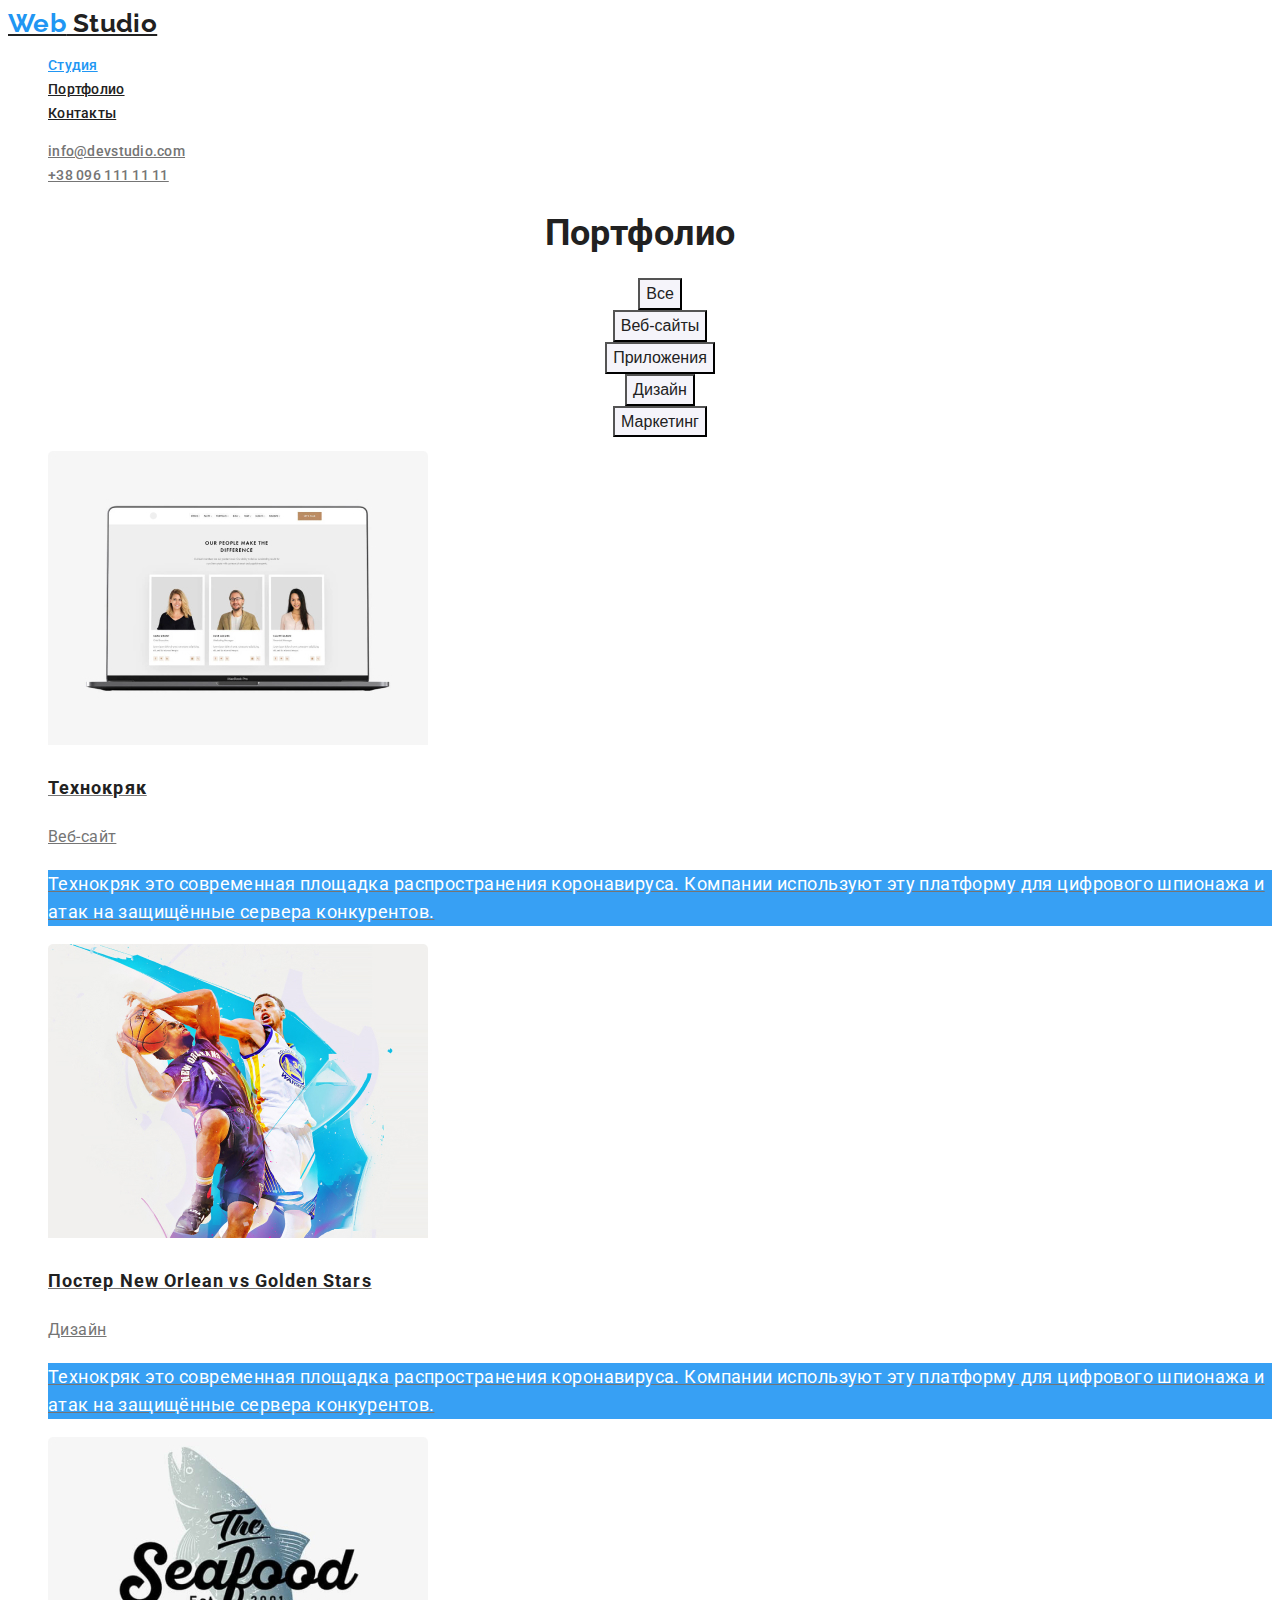
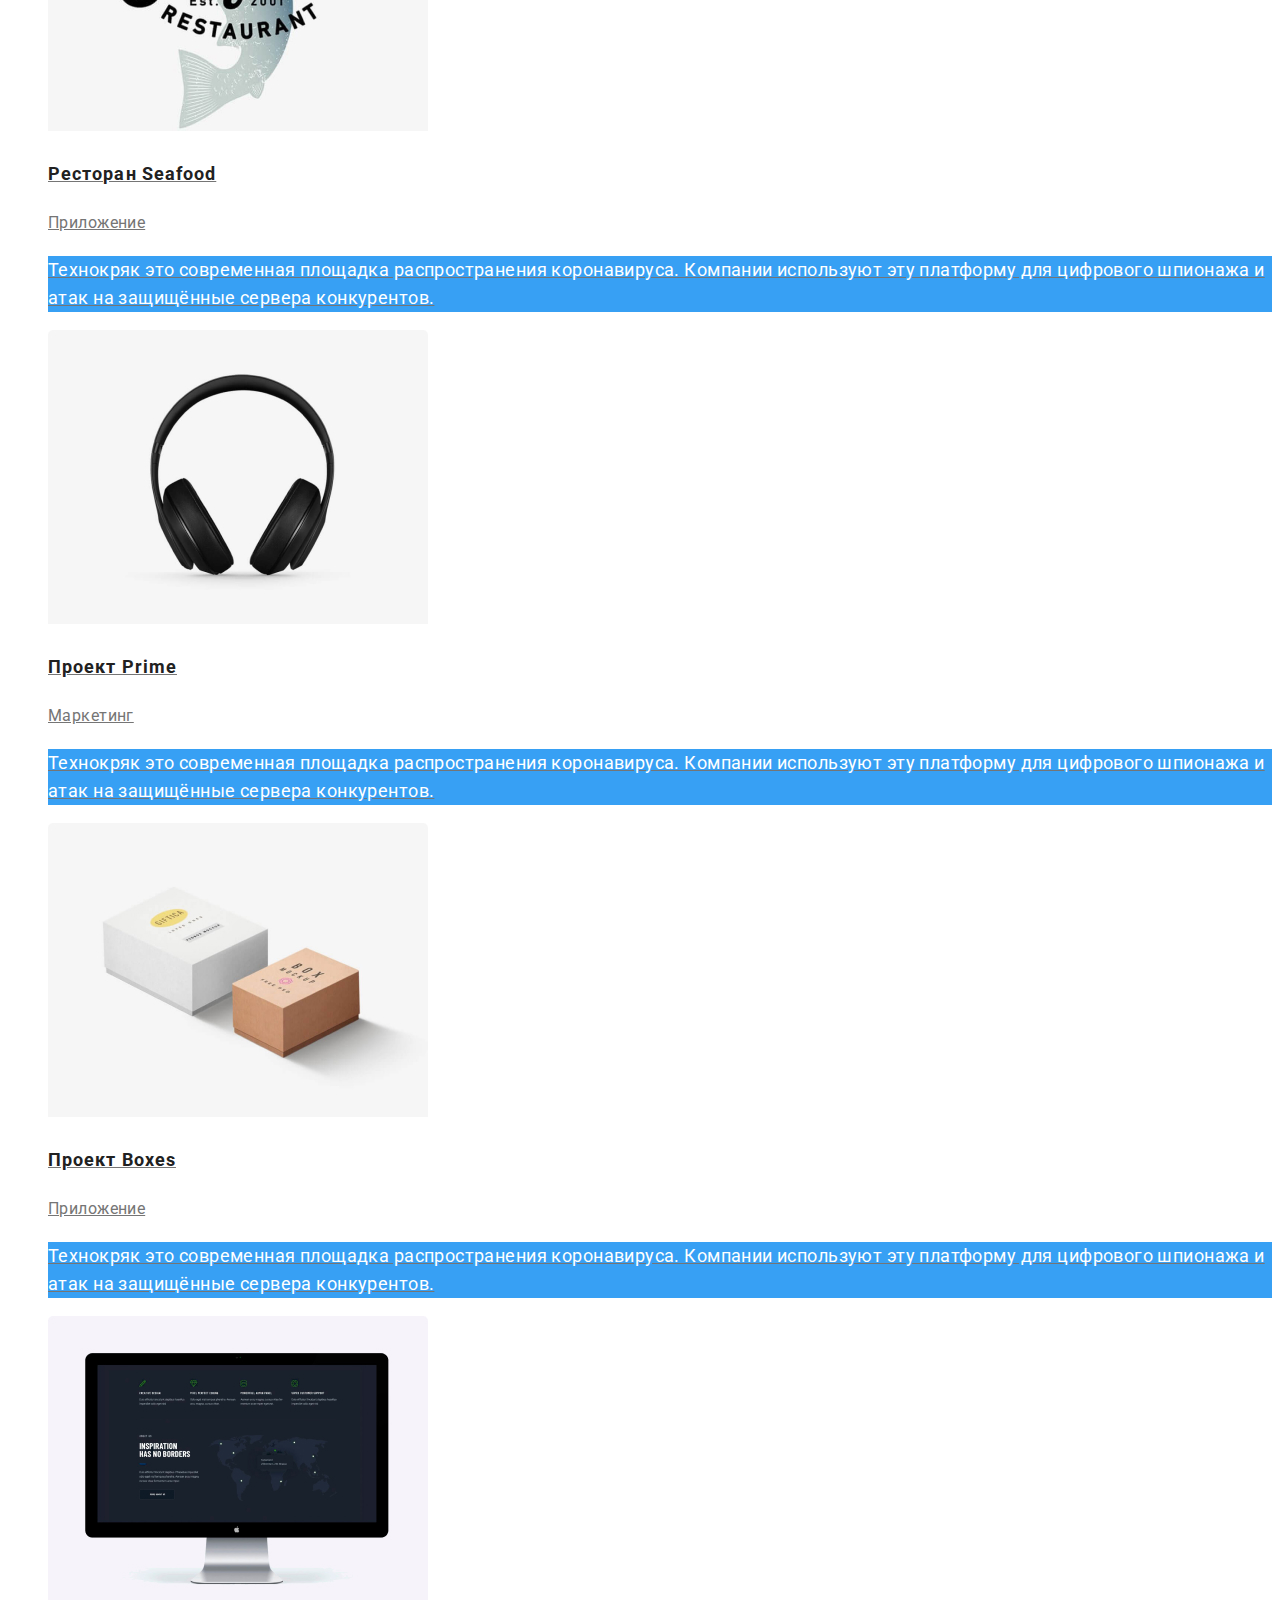
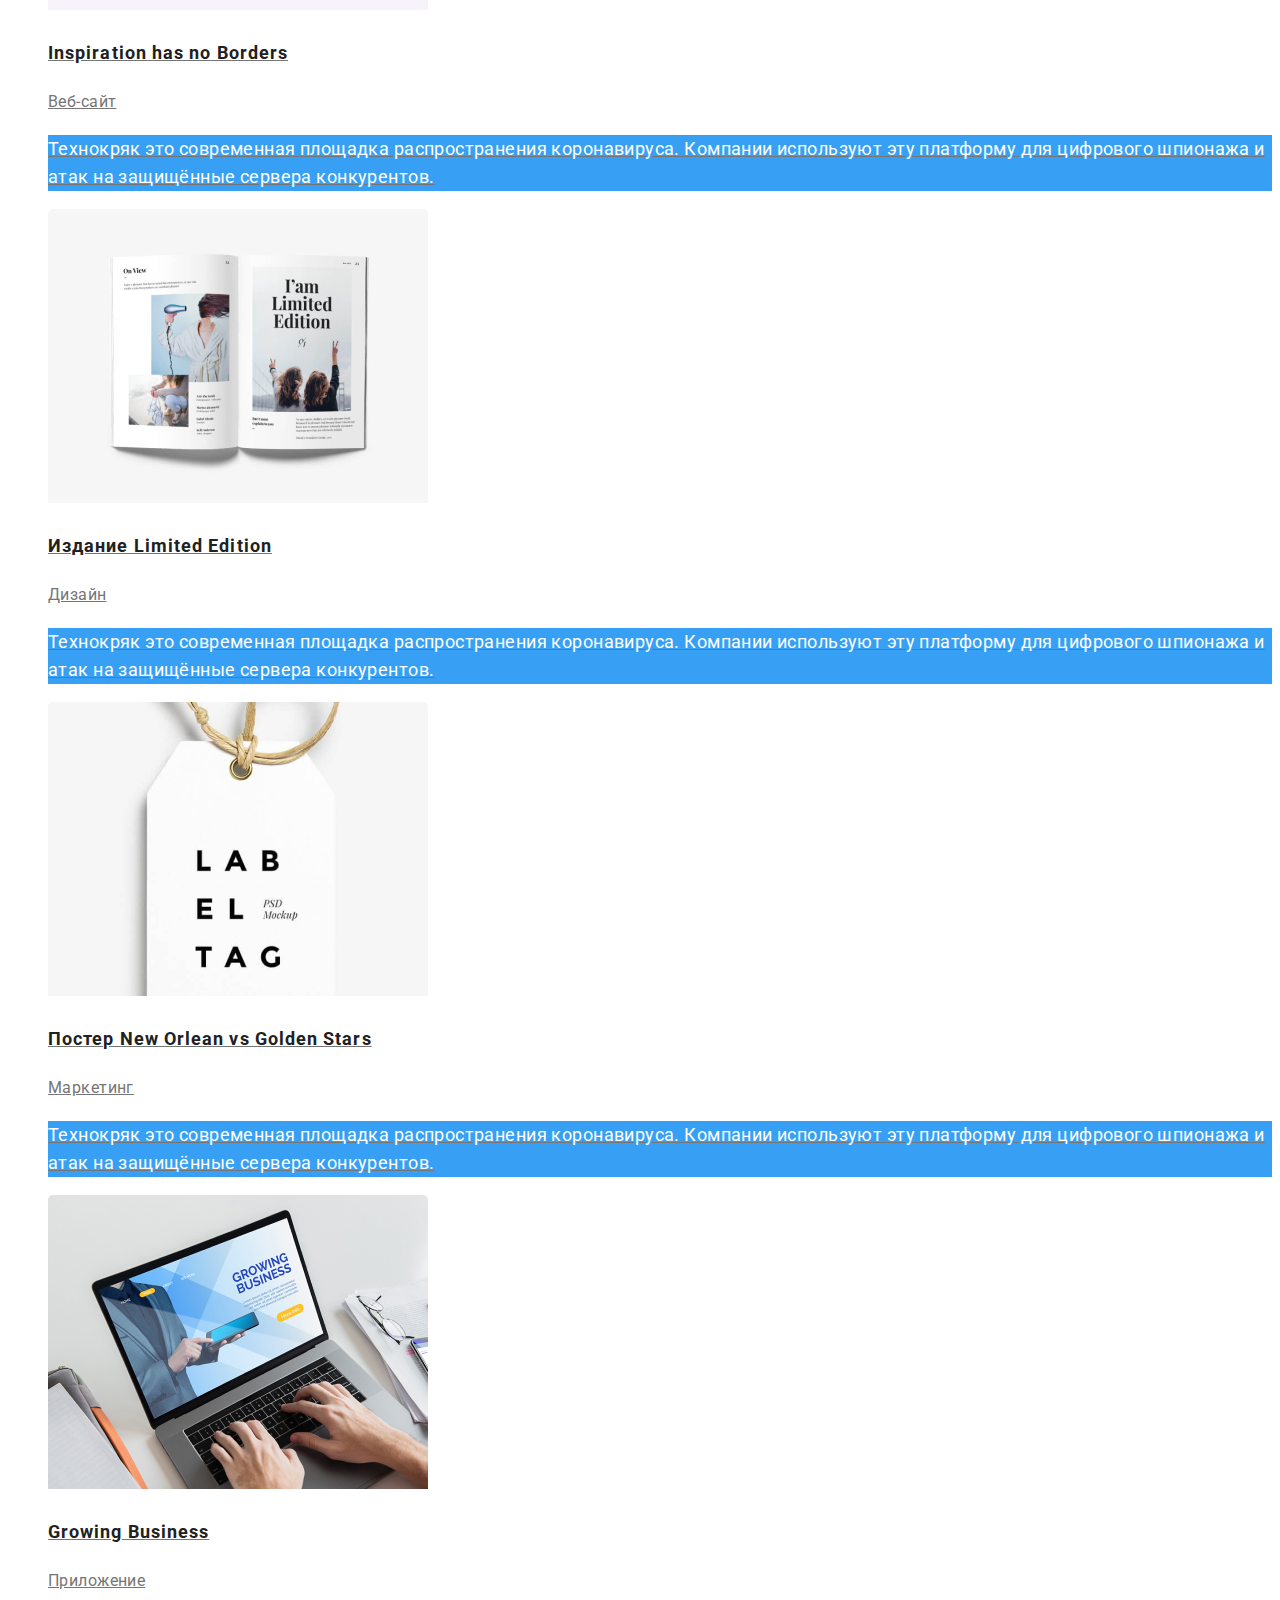
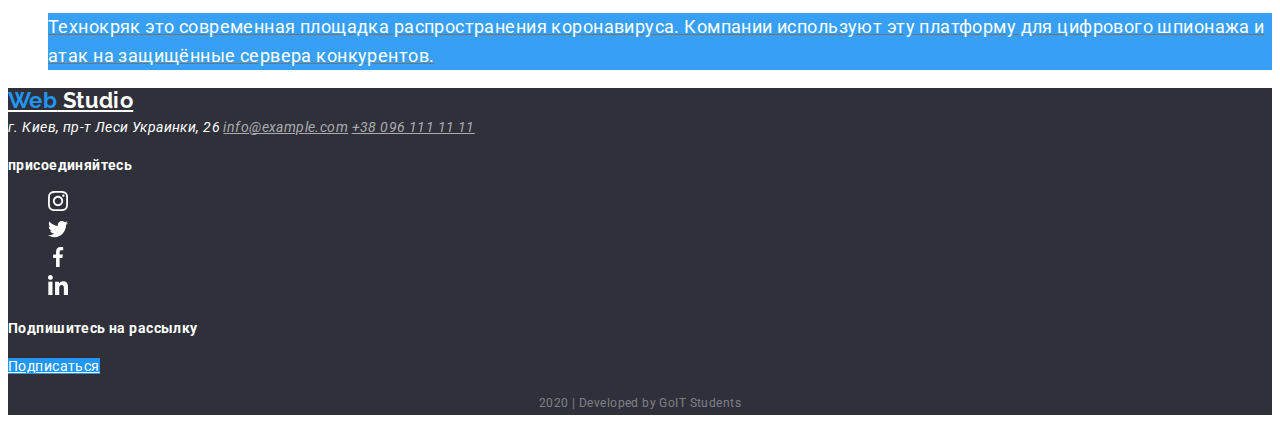
==== portfolio.html @ 16c2ffa3 "Скопированы файлы из 2-го ДЗ" ====
<!DOCTYPE html>
<html lang="ru">
  <head>
    <meta charset="UTF-8" />
    <meta name="viewport" content="width=device-width, initial-scale=1.0" />
    <title>Студия</title>
    <link
      href="https://fonts.googleapis.com/css2?family=Raleway:wght@700&family=Roboto:wght@400;500;700;900&display=swap"
      rel="stylesheet"
    />
    <link rel="stylesheet" href="./css/style.css" />
  </head>
  <body>
    <!-- шапка страницы -->
    <header>
      <nav>
        <a href="./index.html" class="logo"
          ><span class="logo-blue">Web</span> Studio</a
        >
        <ul class="site-nav">
          <li><a href="./index.html" class="link current">Студия</a></li>
          <li><a href="./portfolio.html" class="link">Портфолио</a></li>
          <li><a href="" class="link">Контакты</a></li>
        </ul>
      </nav>
      <ul class="contacts-nav">
        <li>
          <a href="mailto:info@devstudio.com" class="link"
            >info@devstudio.com</a
          >
        </li>
        <li><a href="tel:+380961111111" class="link">+38 096 111 11 11</a></li>
      </ul>
    </header>
    <!-- Основной контен -->
    <main>
      <!-- Портфолио -->
      <section class="section">
        <h1 class="section-title">Портфолио</h1>
        <!-- Фильтры -->
        <ul class="filters">
          <li>
            <button type="button" class="button">Все</button>
          </li>
          <li>
            <button type="button" class="button">Веб-сайты</button>
          </li>
          <li>
            <button type="button" class="button">Приложения</button>
          </li>
          <li>
            <button type="button" class="button">Дизайн</button>
          </li>
          <li>
            <button type="button" class="button">Маркетинг</button>
          </li>
        </ul>

        <!-- Примеры работ -->
        <ul class="work-examples">
          <li>
            <a href="" class="project">
              <img src="./images/Tehnokryak.jpg" alt="Ноутбук" />
              <h2 class="project-title">Технокряк</h2>
              <p>Веб-сайт</p>
              <p class="text">
                Технокряк это современная площадка распространения коронавируса.
                Компании используют эту платформу для цифрового шпионажа и атак
                на защищённые сервера конкурентов.
              </p>
            </a>
          </li>
          <li>
            <a href="" class="project">
              <img src="./images/Poster.jpg" alt="Баскетболисты" />
              <h2 class="project-title">Постер New Orlean vs Golden Stars</h2>
              <p>Дизайн</p>
              <p class="text">
                Технокряк это современная площадка распространения коронавируса.
                Компании используют эту платформу для цифрового шпионажа и атак
                на защищённые сервера конкурентов.
              </p>
            </a>
          </li>
          <li>
            <a href="" class="project">
              <img src="./images/Seafood.jpg" alt="Рыба" />
              <h2 class="project-title">Ресторан Seafood</h2>
              <p>Приложение</p>
              <p class="text">
                Технокряк это современная площадка распространения коронавируса.
                Компании используют эту платформу для цифрового шпионажа и атак
                на защищённые сервера конкурентов.
              </p>
            </a>
          </li>
          <li>
            <a href="" class="project">
              <img src="./images/Prime.jpg" alt="Наушники" />
              <h2 class="project-title">Проект Prime</h2>
              <p>Маркетинг</p>
              <p class="text">
                Технокряк это современная площадка распространения коронавируса.
                Компании используют эту платформу для цифрового шпионажа и атак
                на защищённые сервера конкурентов.
              </p>
            </a>
          </li>
          <li>
            <a href="" class="project">
              <img src="./images/Boxes.jpg" alt="Коробки" />
              <h2 class="project-title">Проект Boxes</h2>
              <p>Приложение</p>
              <p class="text">
                Технокряк это современная площадка распространения коронавируса.
                Компании используют эту платформу для цифрового шпионажа и атак
                на защищённые сервера конкурентов.
              </p>
            </a>
          </li>
          <li>
            <a href="" class="project">
              <img src="./images/Inspiration.jpg" alt="Монитор" />
              <h2 class="project-title">Inspiration has no Borders</h2>
              <p>Веб-сайт</p>
              <p class="text">
                Технокряк это современная площадка распространения коронавируса.
                Компании используют эту платформу для цифрового шпионажа и атак
                на защищённые сервера конкурентов.
              </p>
            </a>
          </li>
          <li>
            <a href="" class="project">
              <img src="./images/LimitedEdition.jpg" alt="Книга" />
              <h2 class="project-title">Издание Limited Edition</h2>
              <p>Дизайн</p>
              <p class="text">
                Технокряк это современная площадка распространения коронавируса.
                Компании используют эту платформу для цифрового шпионажа и атак
                на защищённые сервера конкурентов.
              </p>
            </a>
          </li>
          <li>
            <a href="" class="project">
              <img src="./images/LAB.jpg" alt="<Бирка>" />
              <h2 class="project-title">Постер New Orlean vs Golden Stars</h2>
              <p>Маркетинг</p>
              <p class="text">
                Технокряк это современная площадка распространения коронавируса.
                Компании используют эту платформу для цифрового шпионажа и атак
                на защищённые сервера конкурентов.
              </p>
            </a>
          </li>
          <li>
            <a href="" class="project">
              <img
                src="./images/GrowingBusiness.jpg"
                alt="Печатает на ноутбуке"
              />
              <h2 class="project-title">Growing Business</h2>
              <p>Приложение</p>
              <p class="text">
                Технокряк это современная площадка распространения коронавируса.
                Компании используют эту платформу для цифрового шпионажа и атак
                на защищённые сервера конкурентов.
              </p>
            </a>
          </li>
        </ul>
      </section>
    </main>
    <!-- Футер -->
    <footer class="footer">
      <!-- Контакты компании -->
      <div>
        <a href="./index.html" class="logo">
          <span class="logo-blue">Web</span> Studio
        </a>
        <address>
          г. Киев, пр-т Леси Украинки, 26
          <a href="mailto:info@example.com" class="link">info@example.com</a>
          <a href="tel:+380961111111" class="link">+38 096 111 11 11</a>
        </address>
      </div>
      <!-- Соцсети компании -->
      <div>
        <p><strong>присоединяйтесь</strong></p>
        <ul>
          <li>
            <a href="" class="socials"
              ><img src="./images/instagram2.svg" alt="Ссылка на Instagram"
            /></a>
          </li>
          <li>
            <a href="" class="socials"
              ><img src="./images/twitter2.svg" alt="Ссылка на Twitter"
            /></a>
          </li>
          <li>
            <a href="" class="socials"
              ><img src="./images/facebook2.svg" alt="Ссылка на Facebook"
            /></a>
          </li>
          <li>
            <a href="" class="socials"
              ><img src="./images/linkedin2.svg" alt="Ссылка на LinkedIn"
            /></a>
          </li>
        </ul>
      </div>
      <!-- подписка -->
      <div>
        <p>
          <strong>Подпишитесь на рассылку</strong>
        </p>
        <a href="" class="button primary">Подписаться</a>
      </div>
      <p class="copyright">2020 | Developed by GoIT Students</p>
    </footer>
  </body>
</html>
---- css/style.css ----
/* цвет основного текста #757575 */
/* вторичный цвет #212121 */
/* белый #FFFFFF */
/* акцент #2196F3 */
/* адрес в футере rgba(255, 255, 255, 0.6) */
/* 2020 | Developed by GoIT Students  rgba(255, 255, 255, 0.4) */
/* вторичный цвет фона #F5F4FA */
/* бек граунд rgba(47, 48, 58, 0.8) */
/* футер бек граунд #2F303A */

:root {
  --primary-text-color: #757575;
  --title-text-color: #212121;
  --accent-color: #2196f3;
  --primary-white-color: #ffffff;
  --secondary-bg-color: #f5f4fa;
}

body {
  background-color: var(--primary-bg-color);
  color: var(--primary-text-color);
  font-family: roboto, sans-serif;
  font-weight: 400;
  font-size: 14px;
  line-height: 1.71;
  letter-spacing: 0.03em;
}

ul {
  list-style: none;
}

/* Logo */
.logo {
  color: var(--title-text-color);
  font-family: raleway, cursive;
  font-weight: 700;
  font-size: 26px;
  line-height: 1.19;
}

.logo-blue {
  color: var(--accent-color);
}

/* Site-nav */
.site-nav .link {
  color: var(--title-text-color);
  font-weight: 500;
  font-size: 14px;
  line-height: 1.14;
  letter-spacing: 0.02em;
}

.site-nav .link.current {
  color: var(--accent-color);
}

.site-nav .link:hover,
.site-nav .link:focus {
  color: var(--accent-color);
}

/* Contacts-nav */
.contacts-nav .link {
  color: var(--primary-text-color);
  font-weight: 500;
  font-size: 14px;
  line-height: 1.14;
  letter-spacing: 0.02em;
}

.contacts-nav .link:hover,
.contacts-nav .link:focus {
  color: var(--accent-color);
}

/* Hero */
.hero {
  background-color: rgba(47, 48, 58, 0.8);
  text-align: center;
}

.hero-title {
  color: var(--primary-white-color);
  font-weight: 900;
  font-size: 44px;
  line-height: 1.36;
  letter-spacing: 0.06em;
}

.hero .button {
  font-weight: 700;
  font-size: 16px;
  line-height: 1.87;
  letter-spacing: 0.06em;
}

/* Section */
.section-title {
  color: var(--title-text-color);
  font-weight: 700;
  font-size: 36px;
  line-height: 1.17;
  text-align: center;
}

/* Advantages */
.advantages .link:hover,
.advantages .link:focus {
  background-color: var(--accent-color);
}

.advantages .section-title {
  font-weight: 700;
  font-size: 14px;
  line-height: 1.14;
  text-align: left;
  text-transform: uppercase;
}

/* Services */
.services-name {
  background-color: rgba(47, 48, 58, 0.8);
  color: var(--primary-white-color);
  font-weight: 700;
  font-size: 14px;
  line-height: 1.14;
  text-align: center;
  text-transform: uppercase;
}

/* Team */
.socials:hover,
.socials:focus {
  background-color: var(--accent-color);
}

.team .section-title {
  font-weight: 500;
  font-size: 16px;
  line-height: 1.19;
  text-align: center;
}

.position {
  font-size: 16px;
  line-height: 1.19;
  text-align: center;
}

/* Footer */
.footer {
  background-color: #2f303a;
  color: var(--primary-white-color);
}

.footer .logo {
  color: var(--primary-white-color);
  font-weight: 700;
  font-size: 22px;
  line-height: 1.18;
}

.footer .link {
  color: rgba(255, 255, 255, 0.6);
}

.copyright {
  color: rgba(255, 255, 255, 0.4);
  font-size: 12px;
  line-height: 2;
  text-align: center;
}

/* Button */
.button {
  color: var(--title-text-color);
  background-color: var(--secondary-bg-color);
}

.button.primary {
  color: var(--primary-white-color);
  background-color: var(--accent-color);
}

/* Portfolio.html */

/* Work Examples */
.project {
  color: var(--primary-text-color);
  font-size: 16px;
  line-height: 1.87;
}

.project-title {
  color: var(--title-text-color);
  font-weight: 700;
  font-size: 18px;
  line-height: 2;
  letter-spacing: 0.06em;
}

.project .text {
  color: var(--primary-white-color);
  background-color: rgba(33, 150, 243, 0.9);
  font-size: 18px;
  line-height: 1.56;
}

.filters {
  text-align: center;
}

.filters .button {
  font-weight: 500;
  font-size: 16px;
  line-height: 1.62;
  text-align: center;
}

.filters .button:hover,
.filters .button:focus {
  background-color: var(--accent-color);
  color: var(--primary-white-color);
}
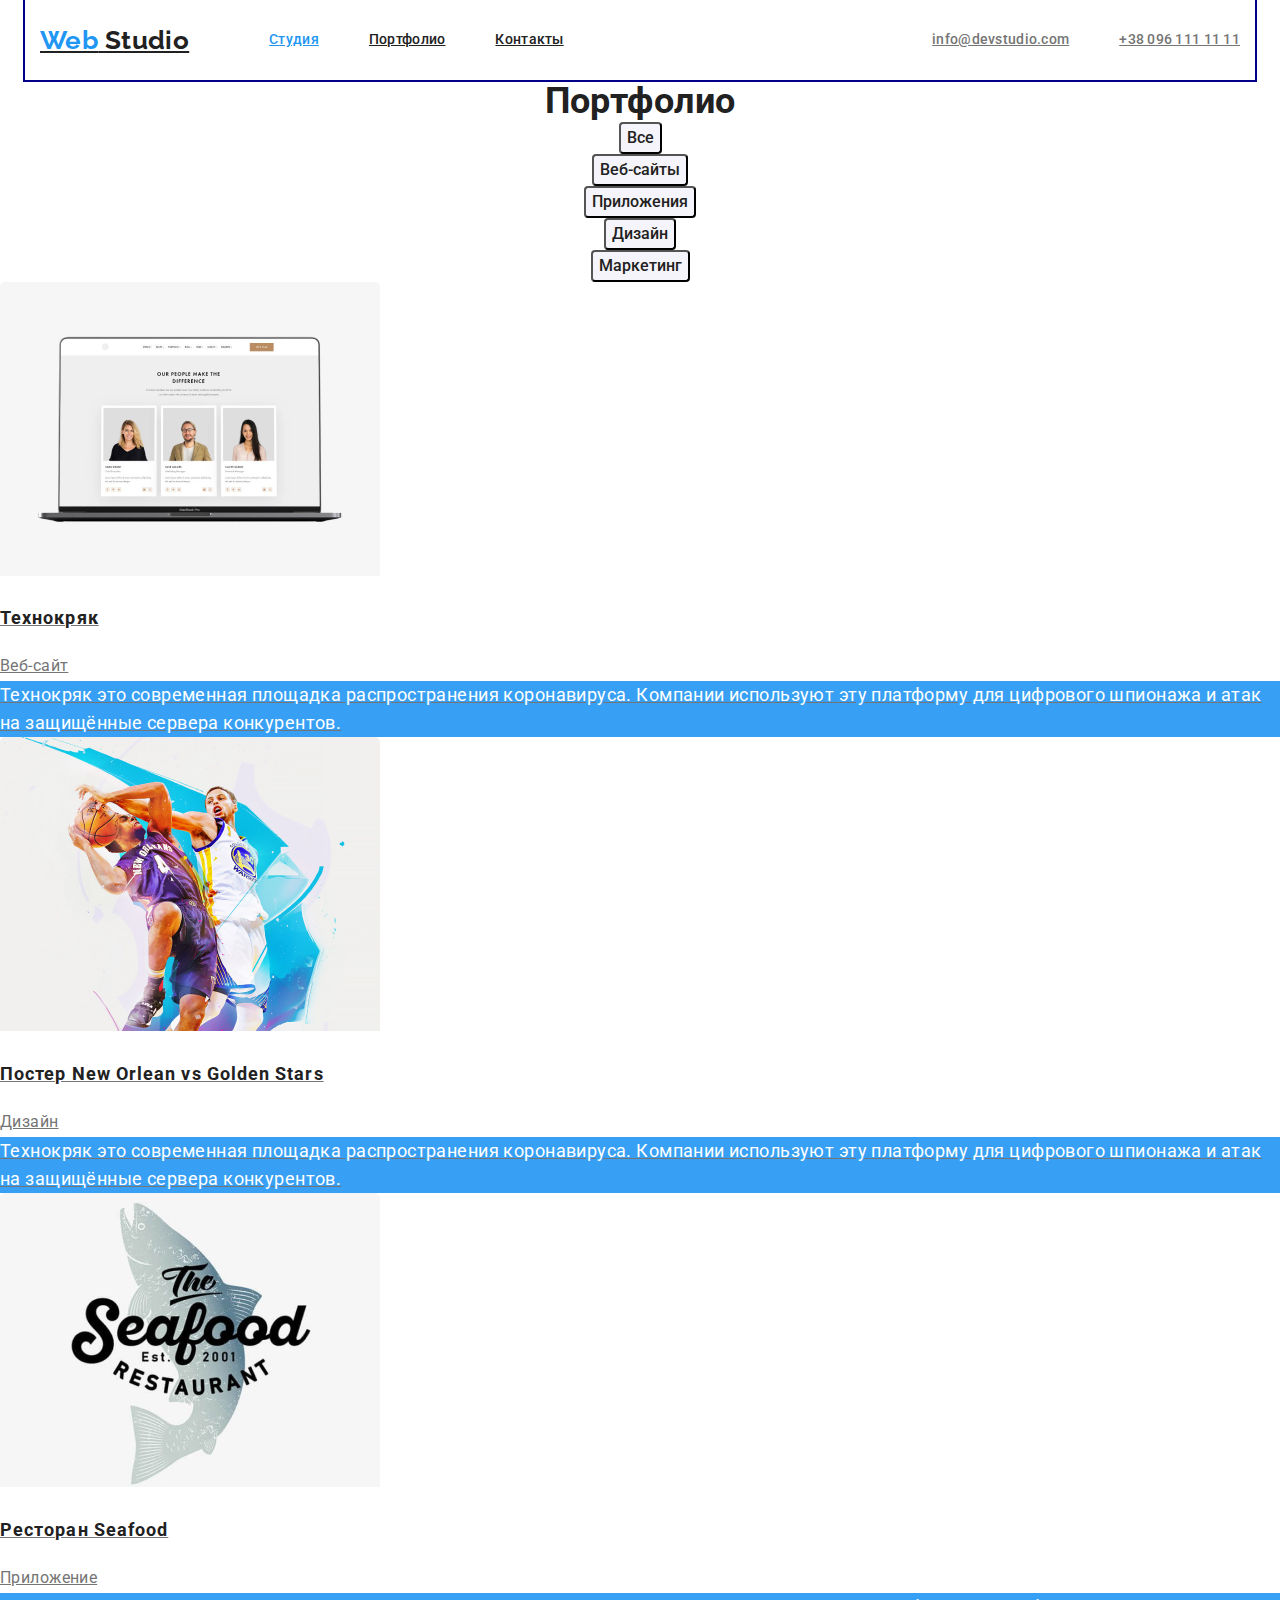
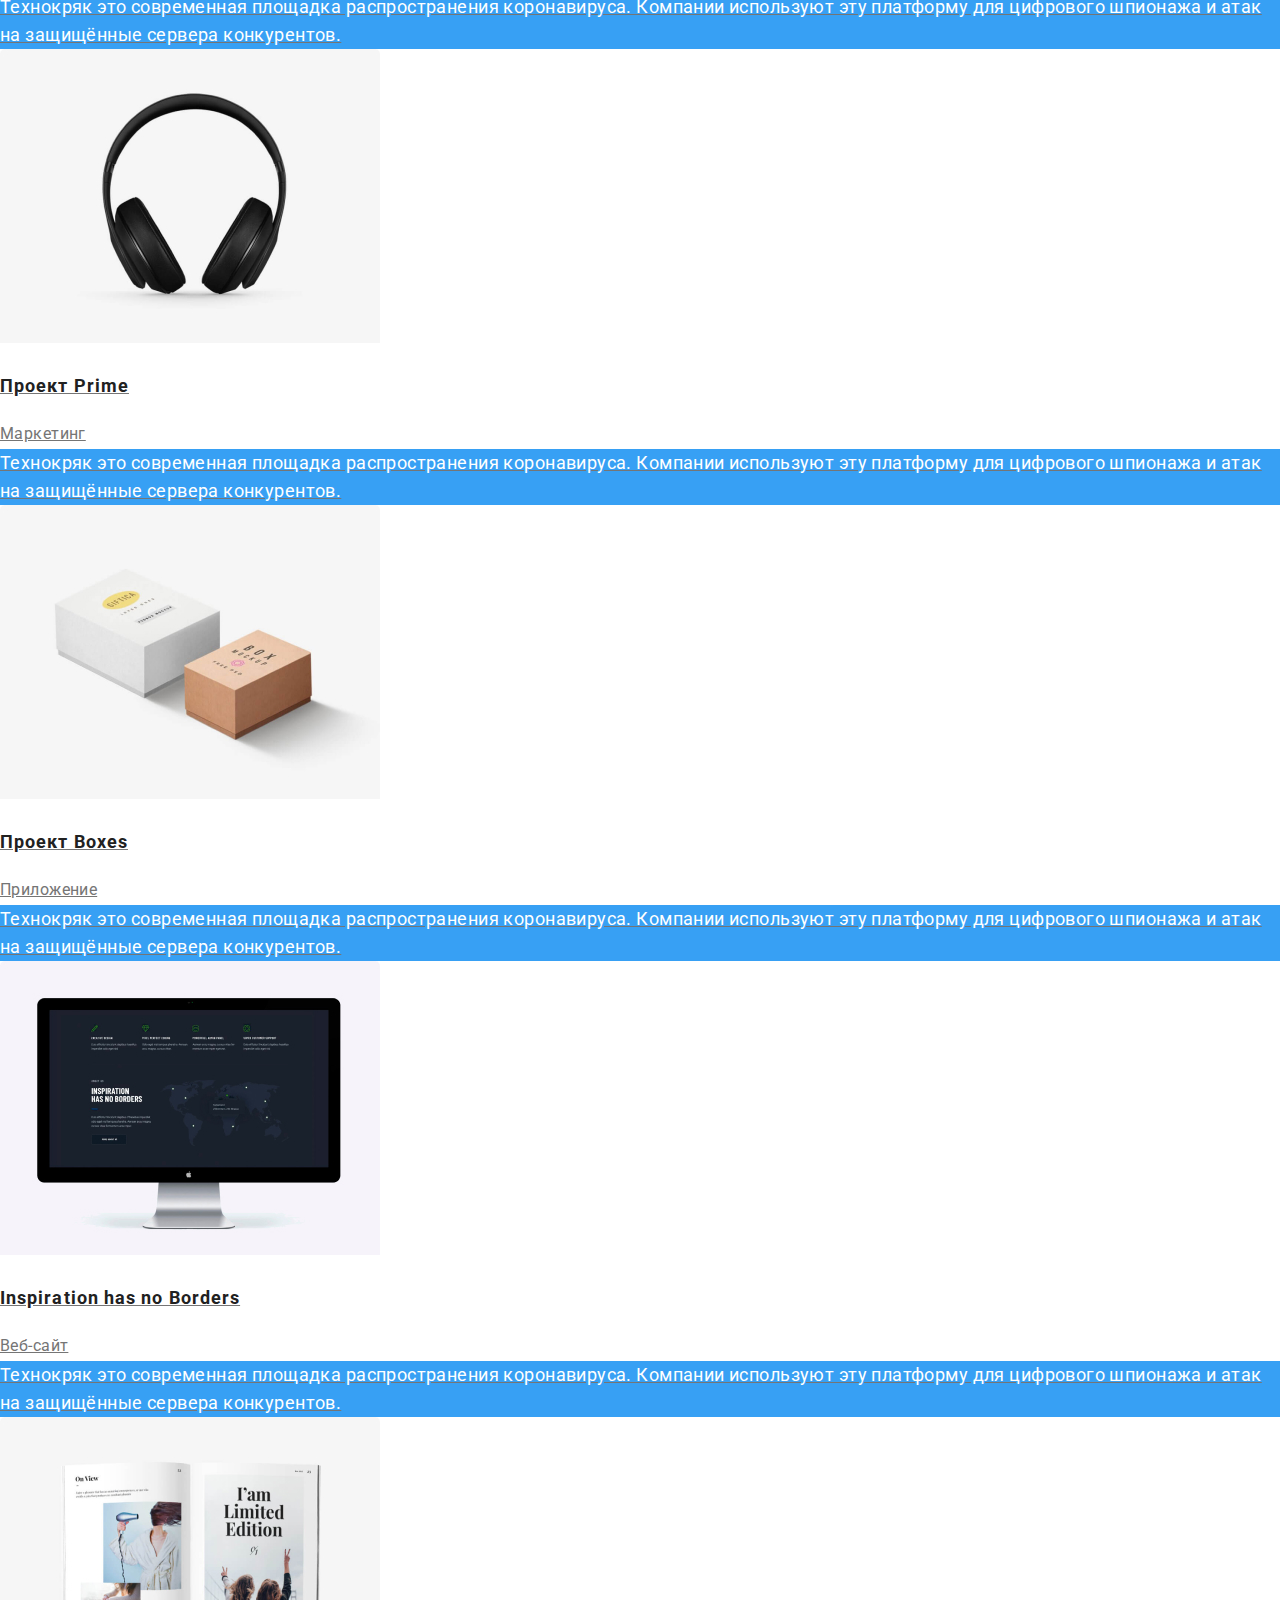
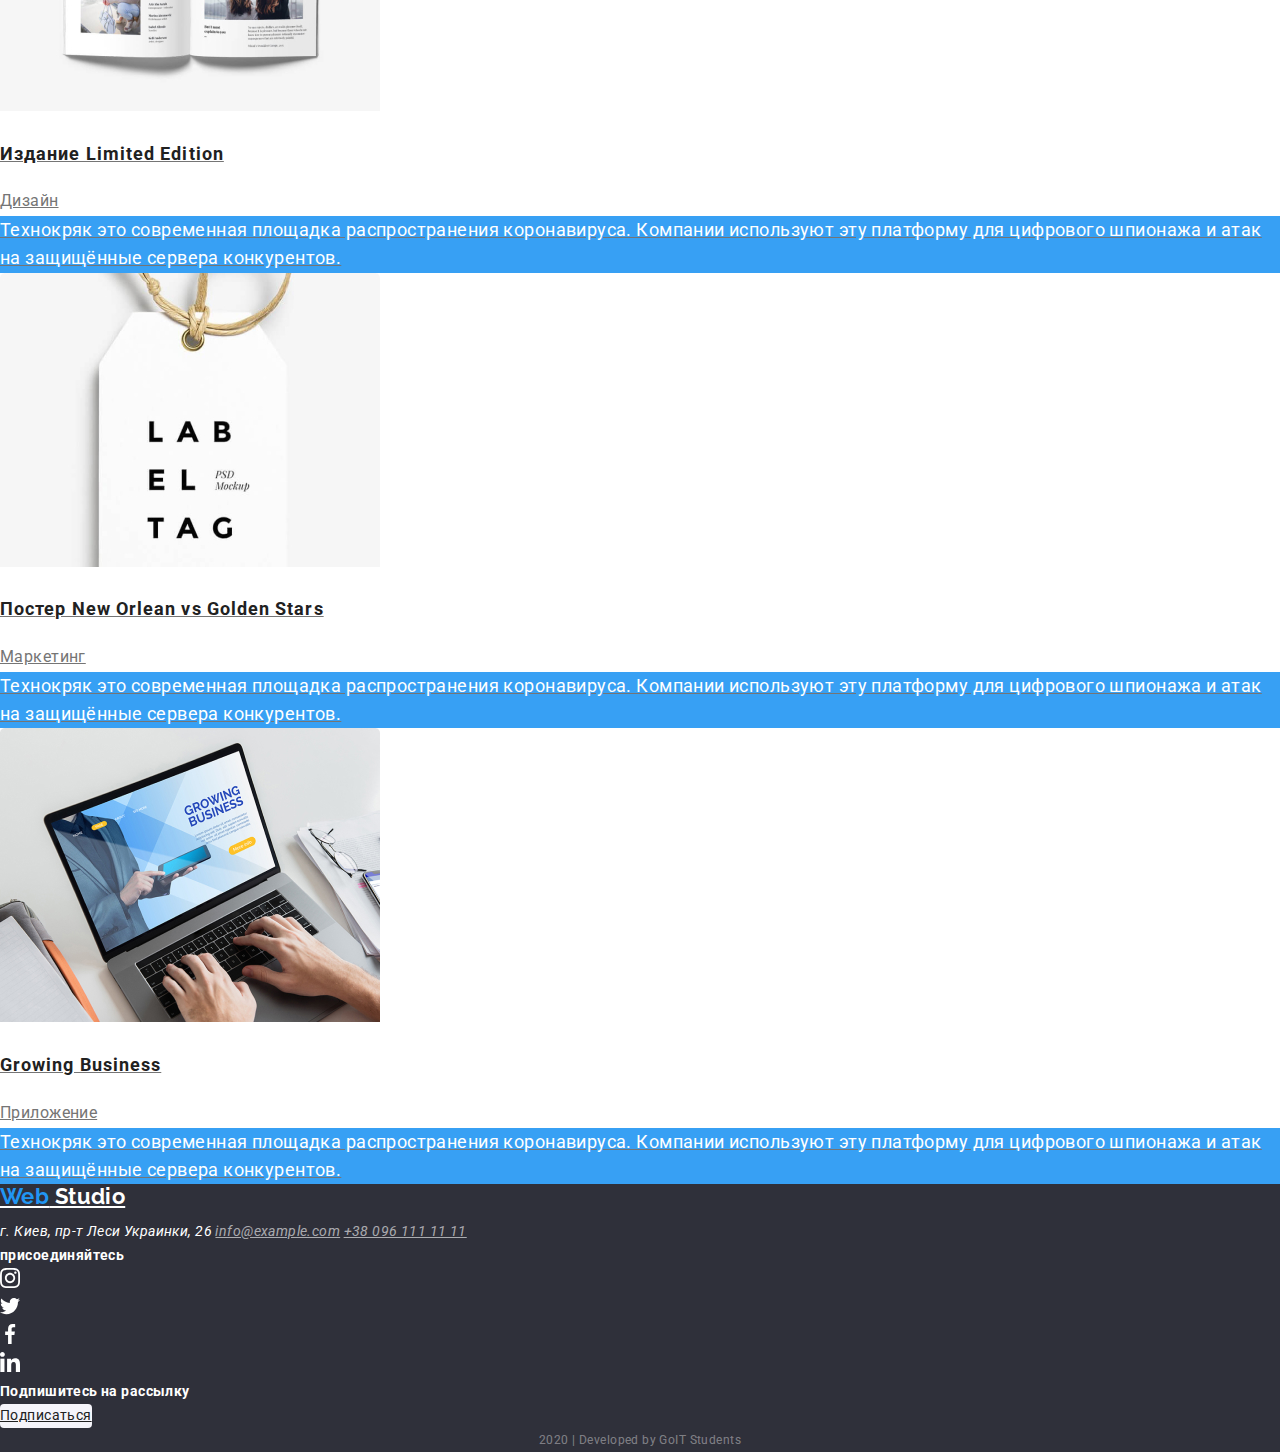
==== commit 10a23c40: "Добавлены стили геометрии и позиционирования" ====
--- a/portfolio.html
+++ b/portfolio.html
@@ -8,29 +8,41 @@
       href="https://fonts.googleapis.com/css2?family=Raleway:wght@700&family=Roboto:wght@400;500;700;900&display=swap"
       rel="stylesheet"
     />
+    <link
+      rel="stylesheet"
+      href="https://cdnjs.cloudflare.com/ajax/libs/modern-normalize/0.6.0/modern-normalize.min.css"
+    />
     <link rel="stylesheet" href="./css/style.css" />
   </head>
   <body>
     <!-- шапка страницы -->
     <header>
-      <nav>
+      <div class="container main-nav">
         <a href="./index.html" class="logo"
           ><span class="logo-blue">Web</span> Studio</a
         >
-        <ul class="site-nav">
-          <li><a href="./index.html" class="link current">Студия</a></li>
-          <li><a href="./portfolio.html" class="link">Портфолио</a></li>
-          <li><a href="" class="link">Контакты</a></li>
-        </ul>
-      </nav>
-      <ul class="contacts-nav">
-        <li>
-          <a href="mailto:info@devstudio.com" class="link"
-            >info@devstudio.com</a
-          >
-        </li>
-        <li><a href="tel:+380961111111" class="link">+38 096 111 11 11</a></li>
-      </ul>
+        <nav>
+          <ul class="site-nav">
+            <li class="item">
+              <a href="./index.html" class="link current">Студия</a>
+            </li>
+            <li class="item">
+              <a href="./portfolio.html" class="link">Портфолио</a>
+            </li>
+            <li class="item"><a href="" class="link">Контакты</a></li>
+          </ul>
+        </nav>
+        <ul class="contacts-nav">
+          <li class="item">
+            <a href="mailto:info@devstudio.com" class="link"
+              >info@devstudio.com</a
+            >
+          </li>
+          <li class="item">
+            <a href="tel:+380961111111" class="link">+38 096 111 11 11</a>
+          </li>
+        </ul>
+      </div>
     </header>
     <!-- Основной контен -->
     <main>
--- a/css/style.css
+++ b/css/style.css
@@ -26,12 +26,39 @@
   letter-spacing: 0.03em;
 }
 
+.container {
+  margin-left: auto;
+  margin-right: auto;
+  width: 1230px;
+  padding-left: 15px;
+  padding-right: 15px;
+  outline: 2px solid darkblue;
+}
+
 ul {
   list-style: none;
+  padding: 0;
+  margin: 0;
+}
+
+p {
+  margin-top: 0;
+  margin-bottom: 0;
+}
+
+/* Header */
+
+.main-nav {
+  display: flex;
+  align-items: center;
 }
 
 /* Logo */
 .logo {
+  /* display: block;
+  padding-top: 24px;
+  padding-bottom: 25px; */
+
   color: var(--title-text-color);
   font-family: raleway, cursive;
   font-weight: 700;
@@ -44,7 +71,21 @@
 }
 
 /* Site-nav */
+
+.site-nav {
+  display: flex;
+  margin-left: 80px;
+}
+
+.site-nav .item:not(:last-child) {
+  margin-right: 50px;
+}
+
 .site-nav .link {
+  display: block;
+  padding-top: 32px;
+  padding-bottom: 32px;
+
   color: var(--title-text-color);
   font-weight: 500;
   font-size: 14px;
@@ -62,7 +103,21 @@
 }
 
 /* Contacts-nav */
+
+.contacts-nav {
+  display: flex;
+  margin-left: auto;
+}
+
+.contacts-nav .item:not(:last-child) {
+  margin-right: 50px;
+}
+
 .contacts-nav .link {
+  display: block;
+  padding-top: 32px;
+  padding-bottom: 32px;
+
   color: var(--primary-text-color);
   font-weight: 500;
   font-size: 14px;
@@ -79,17 +134,38 @@
 .hero {
   background-color: rgba(47, 48, 58, 0.8);
   text-align: center;
+  margin-bottom: 94px;
 }
 
 .hero-title {
+  margin-top: 0;
+  margin-bottom: 0;
+
   color: var(--primary-white-color);
   font-weight: 900;
   font-size: 44px;
   line-height: 1.36;
   letter-spacing: 0.06em;
+
+  margin-bottom: 46px;
+}
+
+/* Button */
+.button {
+  display: inline-block;
+  border-radius: 4px;
+
+  color: var(--title-text-color);
+  background-color: var(--secondary-bg-color);
 }
 
 .hero .button {
+  padding: 10px 32px;
+  min-width: 200px;
+
+  color: var(--primary-white-color);
+  background-color: var(--accent-color);
+
   font-weight: 700;
   font-size: 16px;
   line-height: 1.87;
@@ -98,7 +174,10 @@
 
 /* Section */
 .section-title {
+  margin-top: 0;
+  margin-bottom: 0;
   color: var(--title-text-color);
+
   font-weight: 700;
   font-size: 36px;
   line-height: 1.17;
@@ -106,12 +185,35 @@
 }
 
 /* Advantages */
+
+.advantages {
+  display: flex;
+  justify-content: space-between;
+  margin-bottom: 94px;
+}
+
+.advantages .item {
+  width: 277.77px;
+}
+
 .advantages .link:hover,
 .advantages .link:focus {
   background-color: var(--accent-color);
 }
 
+.advantages .link {
+  display: inline-block;
+  border-radius: 4px;
+  padding: 25px 103.91px;
+  min-width: 277.77px;
+  margin-bottom: 30px;
+
+  background-color: var(--secondary-bg-color);
+}
+
 .advantages .section-title {
+  margin-bottom: 10px;
+
   font-weight: 700;
   font-size: 14px;
   line-height: 1.14;
@@ -120,6 +222,20 @@
 }
 
 /* Services */
+
+.services {
+  margin-bottom: 94px;
+}
+
+.services .section-title {
+  margin-bottom: 50px;
+}
+
+.services .list {
+  display: flex;
+  justify-content: space-between;
+}
+
 .services-name {
   background-color: rgba(47, 48, 58, 0.8);
   color: var(--primary-white-color);
@@ -131,22 +247,82 @@
 }
 
 /* Team */
+
+.our-team {
+  padding: 94px 200px;
+  margin-bottom: 94px;
+  background-color: var(--secondary-bg-color);
+}
+
+.our-team .section-title {
+  margin-bottom: 50px;
+}
+
+.team {
+  display: flex;
+  justify-content: space-between;
+}
+
+.list-socials {
+  display: flex;
+  justify-content: space-evenly;
+  margin-bottom: 24px;
+}
+
+.team .item {
+  border-radius: 4px;
+
+  background-color: var(--primary-white-color);
+}
+
+.team .section-title {
+  margin-bottom: 10px;
+
+  font-weight: 500;
+  font-size: 16px;
+  line-height: 1.19;
+  text-align: center;
+}
+
+.photo-employee {
+  margin-bottom: 30px;
+}
+
+.position {
+  margin-bottom: 16px;
+
+  font-size: 16px;
+  line-height: 1.19;
+  text-align: center;
+}
+
 .socials:hover,
 .socials:focus {
   background-color: var(--accent-color);
 }
 
-.team .section-title {
-  font-weight: 500;
-  font-size: 16px;
-  line-height: 1.19;
-  text-align: center;
-}
-
-.position {
-  font-size: 16px;
-  line-height: 1.19;
-  text-align: center;
+/* Clients */
+
+.clients {
+  display: flex;
+  justify-content: space-between;
+  margin-top: 50px;
+  margin-bottom: 94px;
+}
+
+.clients .link {
+  display: inline-block;
+  border: 1px solid #afb1b8;
+  border-radius: 4px;
+  min-width: 175px;
+  min-height: 90px;
+
+  text-align: center;
+}
+
+.clients .link:hover,
+.clients .link:focus {
+  border: 1px solid var(--accent-color);
 }
 
 /* Footer */
@@ -155,15 +331,34 @@
   color: var(--primary-white-color);
 }
 
+.footer-container {
+  display: flex;
+}
+
 .footer .logo {
+  display: inline-block;
+  margin-bottom: 10px;
+
   color: var(--primary-white-color);
   font-weight: 700;
   font-size: 22px;
   line-height: 1.18;
 }
 
+.physical-adress {
+  margin-bottom: 9px;
+}
+
+.address .link:not(:last-child) {
+  margin-bottom: 9px;
+}
+
 .footer .link {
   color: rgba(255, 255, 255, 0.6);
+}
+
+.appeal {
+  margin-bottom: 21px;
 }
 
 .copyright {
@@ -171,17 +366,6 @@
   font-size: 12px;
   line-height: 2;
   text-align: center;
-}
-
-/* Button */
-.button {
-  color: var(--title-text-color);
-  background-color: var(--secondary-bg-color);
-}
-
-.button.primary {
-  color: var(--primary-white-color);
-  background-color: var(--accent-color);
 }
 
 /* Portfolio.html */
@@ -208,6 +392,8 @@
   line-height: 1.56;
 }
 
+/* Filters */
+
 .filters {
   text-align: center;
 }
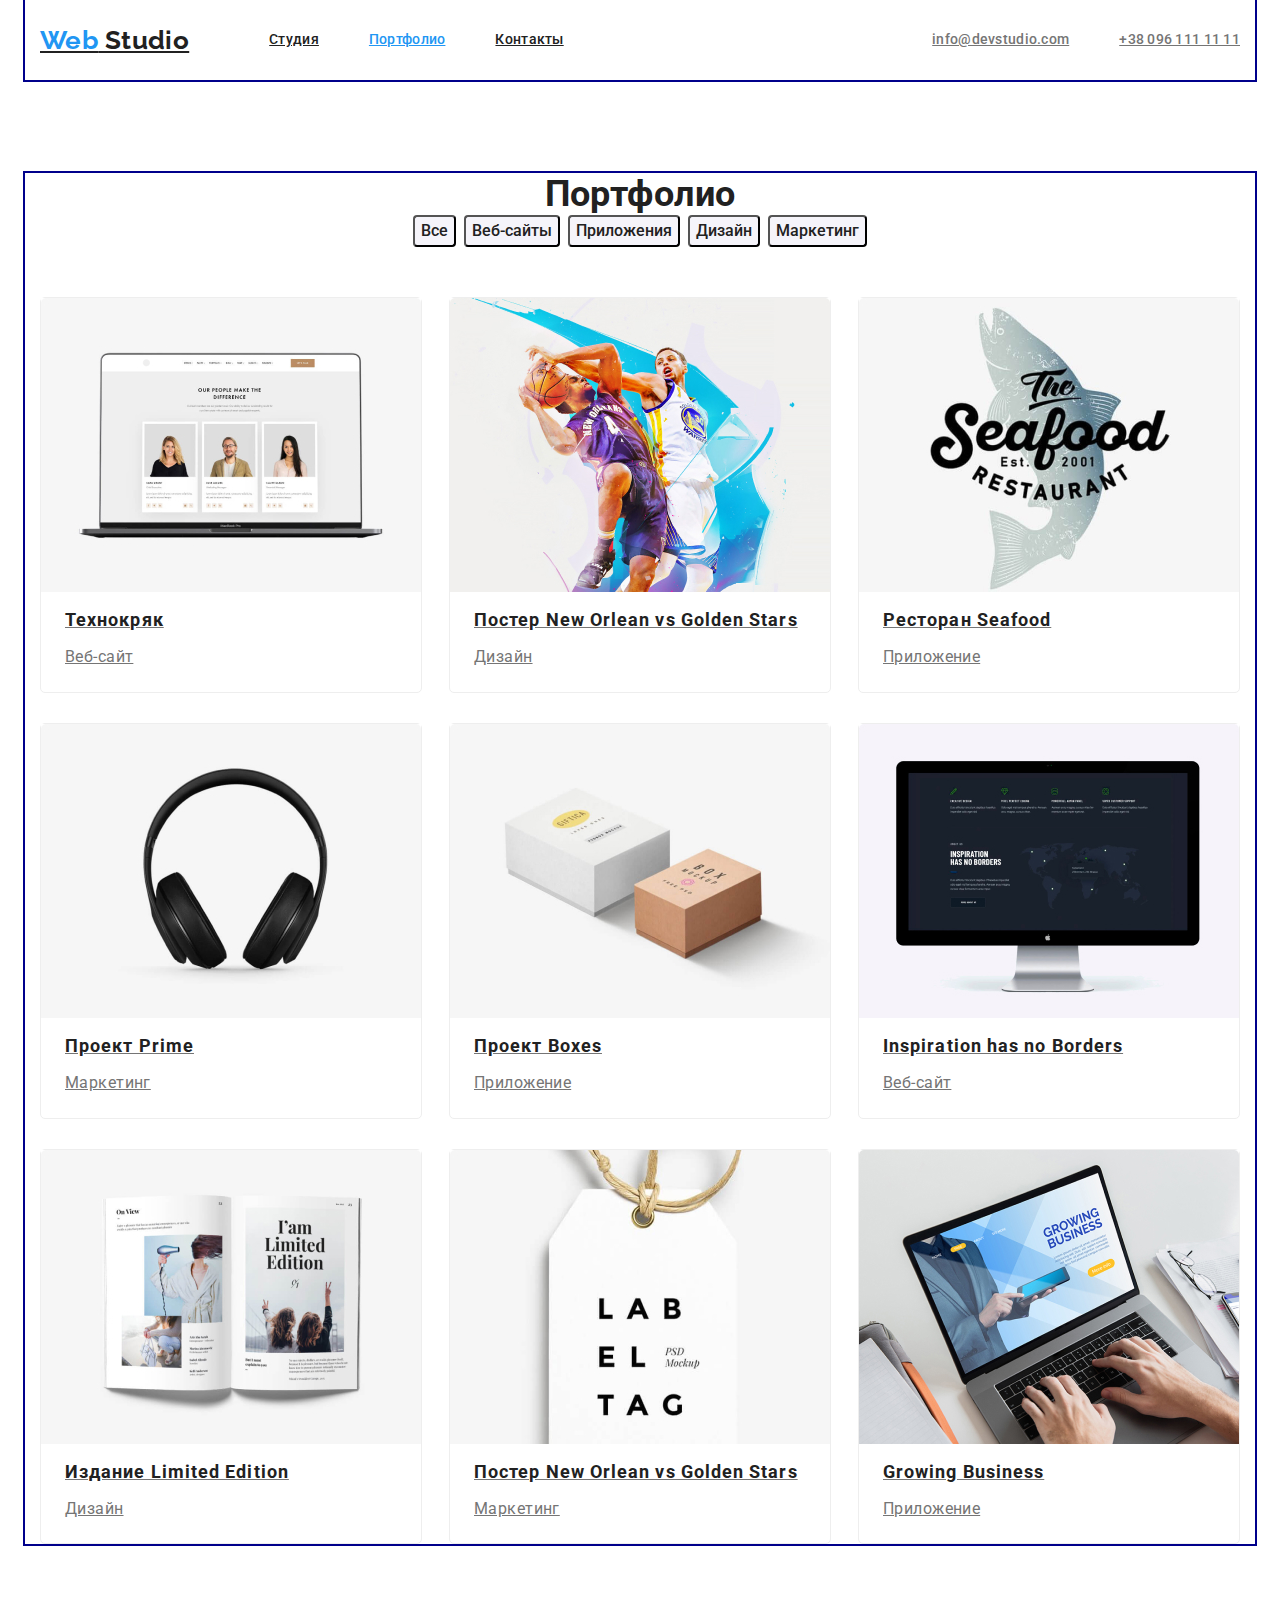
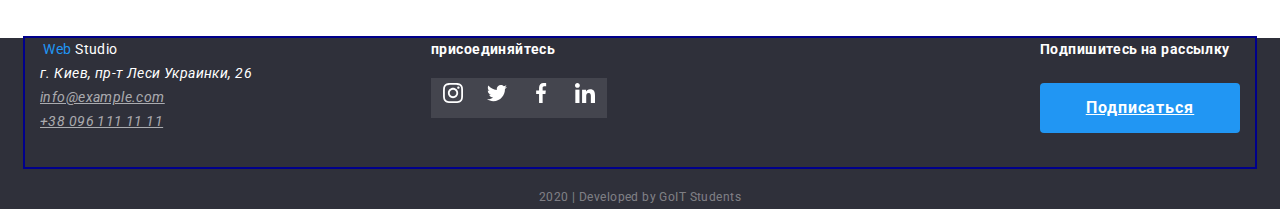
==== commit f2c99dc7: "Доделано ДЗ №3" ====
--- a/portfolio.html
+++ b/portfolio.html
@@ -1,19 +1,16 @@
 <!DOCTYPE html>
 <html lang="ru">
-  <head>
-    <meta charset="UTF-8" />
-    <meta name="viewport" content="width=device-width, initial-scale=1.0" />
-    <title>Студия</title>
-    <link
-      href="https://fonts.googleapis.com/css2?family=Raleway:wght@700&family=Roboto:wght@400;500;700;900&display=swap"
-      rel="stylesheet"
-    />
-    <link
-      rel="stylesheet"
-      href="https://cdnjs.cloudflare.com/ajax/libs/modern-normalize/0.6.0/modern-normalize.min.css"
-    />
-    <link rel="stylesheet" href="./css/style.css" />
-  </head>
+
+<head>
+  <meta charset="UTF-8" />
+  <meta name="viewport" content="width=device-width, initial-scale=1.0" />
+  <title>Студия</title>
+  <link href="https://fonts.googleapis.com/css2?family=Raleway:wght@700&family=Roboto:wght@400;500;700;900&display=swap"
+    rel="stylesheet" />
+  <link rel="stylesheet"
+    href="https://cdnjs.cloudflare.com/ajax/libs/modern-normalize/0.6.0/modern-normalize.min.css" />
+  <link rel="stylesheet" href="./css/style.css" />
+</head>
   <body>
     <!-- шапка страницы -->
     <header>
@@ -24,10 +21,10 @@
         <nav>
           <ul class="site-nav">
             <li class="item">
-              <a href="./index.html" class="link current">Студия</a>
-            </li>
-            <li class="item">
-              <a href="./portfolio.html" class="link">Портфолио</a>
+              <a href="./index.html" class="link">Студия</a>
+            </li>
+            <li class="item">
+              <a href="./portfolio.html" class="link current">Портфолио</a>
             </li>
             <li class="item"><a href="" class="link">Контакты</a></li>
           </ul>
@@ -48,187 +45,184 @@
     <main>
       <!-- Портфолио -->
       <section class="section">
-        <h1 class="section-title">Портфолио</h1>
-        <!-- Фильтры -->
-        <ul class="filters">
-          <li>
-            <button type="button" class="button">Все</button>
-          </li>
-          <li>
-            <button type="button" class="button">Веб-сайты</button>
-          </li>
-          <li>
-            <button type="button" class="button">Приложения</button>
-          </li>
-          <li>
-            <button type="button" class="button">Дизайн</button>
-          </li>
-          <li>
-            <button type="button" class="button">Маркетинг</button>
-          </li>
-        </ul>
+        <div class="container portfolio">
+          <h1 class="section-title">Портфолио</h1>
 
-        <!-- Примеры работ -->
-        <ul class="work-examples">
-          <li>
-            <a href="" class="project">
-              <img src="./images/Tehnokryak.jpg" alt="Ноутбук" />
-              <h2 class="project-title">Технокряк</h2>
-              <p>Веб-сайт</p>
-              <p class="text">
-                Технокряк это современная площадка распространения коронавируса.
-                Компании используют эту платформу для цифрового шпионажа и атак
-                на защищённые сервера конкурентов.
-              </p>
-            </a>
-          </li>
-          <li>
-            <a href="" class="project">
-              <img src="./images/Poster.jpg" alt="Баскетболисты" />
-              <h2 class="project-title">Постер New Orlean vs Golden Stars</h2>
-              <p>Дизайн</p>
-              <p class="text">
-                Технокряк это современная площадка распространения коронавируса.
-                Компании используют эту платформу для цифрового шпионажа и атак
-                на защищённые сервера конкурентов.
-              </p>
-            </a>
-          </li>
-          <li>
-            <a href="" class="project">
-              <img src="./images/Seafood.jpg" alt="Рыба" />
-              <h2 class="project-title">Ресторан Seafood</h2>
-              <p>Приложение</p>
-              <p class="text">
-                Технокряк это современная площадка распространения коронавируса.
-                Компании используют эту платформу для цифрового шпионажа и атак
-                на защищённые сервера конкурентов.
-              </p>
-            </a>
-          </li>
-          <li>
-            <a href="" class="project">
-              <img src="./images/Prime.jpg" alt="Наушники" />
-              <h2 class="project-title">Проект Prime</h2>
-              <p>Маркетинг</p>
-              <p class="text">
-                Технокряк это современная площадка распространения коронавируса.
-                Компании используют эту платформу для цифрового шпионажа и атак
-                на защищённые сервера конкурентов.
-              </p>
-            </a>
-          </li>
-          <li>
-            <a href="" class="project">
-              <img src="./images/Boxes.jpg" alt="Коробки" />
-              <h2 class="project-title">Проект Boxes</h2>
-              <p>Приложение</p>
-              <p class="text">
-                Технокряк это современная площадка распространения коронавируса.
-                Компании используют эту платформу для цифрового шпионажа и атак
-                на защищённые сервера конкурентов.
-              </p>
-            </a>
-          </li>
-          <li>
-            <a href="" class="project">
-              <img src="./images/Inspiration.jpg" alt="Монитор" />
-              <h2 class="project-title">Inspiration has no Borders</h2>
-              <p>Веб-сайт</p>
-              <p class="text">
-                Технокряк это современная площадка распространения коронавируса.
-                Компании используют эту платформу для цифрового шпионажа и атак
-                на защищённые сервера конкурентов.
-              </p>
-            </a>
-          </li>
-          <li>
-            <a href="" class="project">
-              <img src="./images/LimitedEdition.jpg" alt="Книга" />
-              <h2 class="project-title">Издание Limited Edition</h2>
-              <p>Дизайн</p>
-              <p class="text">
-                Технокряк это современная площадка распространения коронавируса.
-                Компании используют эту платформу для цифрового шпионажа и атак
-                на защищённые сервера конкурентов.
-              </p>
-            </a>
-          </li>
-          <li>
-            <a href="" class="project">
-              <img src="./images/LAB.jpg" alt="<Бирка>" />
-              <h2 class="project-title">Постер New Orlean vs Golden Stars</h2>
-              <p>Маркетинг</p>
-              <p class="text">
-                Технокряк это современная площадка распространения коронавируса.
-                Компании используют эту платформу для цифрового шпионажа и атак
-                на защищённые сервера конкурентов.
-              </p>
-            </a>
-          </li>
-          <li>
-            <a href="" class="project">
-              <img
-                src="./images/GrowingBusiness.jpg"
-                alt="Печатает на ноутбуке"
-              />
-              <h2 class="project-title">Growing Business</h2>
-              <p>Приложение</p>
-              <p class="text">
-                Технокряк это современная площадка распространения коронавируса.
-                Компании используют эту платформу для цифрового шпионажа и атак
-                на защищённые сервера конкурентов.
-              </p>
-            </a>
-          </li>
-        </ul>
+          <!-- Фильтры -->
+          <ul class="filters">
+            <li class="item">
+              <button type="button" class="button">Все</button>
+            </li>
+            <li class="item">
+              <button type="button" class="button">Веб-сайты</button>
+            </li>
+            <li class="item">
+              <button type="button" class="button">Приложения</button>
+            </li>
+            <li class="item">
+              <button type="button" class="button">Дизайн</button>
+            </li>
+            <li class="item">
+              <button type="button" class="button">Маркетинг</button>
+            </li>
+          </ul>
+
+          <!-- Примеры работ -->
+          <ul class="work-examples">
+            <li class="item">
+              <a href="" class="project">
+                <img src="./images/Tehnokryak.jpg" alt="Ноутбук" />
+                <h2 class="project-title">Технокряк</h2>
+                <p class="project-type">Веб-сайт</p>
+                <!-- <p class="text">
+                  Технокряк это современная площадка распространения коронавируса.
+                  Компании используют эту платформу для цифрового шпионажа и атак
+                  на защищённые сервера конкурентов.
+                </p> -->
+              </a>
+            </li>
+            <li class="item">
+              <a href="" class="project">
+                <img src="./images/Poster.jpg" alt="Баскетболисты" />
+                <h2 class="project-title">Постер New Orlean vs Golden Stars</h2>
+                <p class="project-type">Дизайн</p>
+                <!-- <p class="text">
+                  Технокряк это современная площадка распространения коронавируса.
+                  Компании используют эту платформу для цифрового шпионажа и атак
+                  на защищённые сервера конкурентов.
+                </p> -->
+              </a>
+            </li>
+            <li class="item">
+              <a href="" class="project">
+                <img src="./images/Seafood.jpg" alt="Рыба" />
+                <h2 class="project-title">Ресторан Seafood</h2>
+                <p class="project-type">Приложение</p>
+                <!-- <p class="text">
+                  Технокряк это современная площадка распространения коронавируса.
+                  Компании используют эту платформу для цифрового шпионажа и атак
+                  на защищённые сервера конкурентов.
+                </p> -->
+              </a>
+            </li>
+            <li class="item">
+              <a href="" class="project">
+                <img src="./images/Prime.jpg" alt="Наушники" />
+                <h2 class="project-title">Проект Prime</h2>
+                <p class="project-type">Маркетинг</p>
+                <!-- <p class="text">
+                  Технокряк это современная площадка распространения коронавируса.
+                  Компании используют эту платформу для цифрового шпионажа и атак
+                  на защищённые сервера конкурентов.
+                </p> -->
+              </a>
+            </li>
+            <li class="item">
+              <a href="" class="project">
+                <img src="./images/Boxes.jpg" alt="Коробки" />
+                <h2 class="project-title">Проект Boxes</h2>
+                <p class="project-type">Приложение</p>
+                <!-- <p class="text">
+                  Технокряк это современная площадка распространения коронавируса.
+                  Компании используют эту платформу для цифрового шпионажа и атак
+                  на защищённые сервера конкурентов.
+                </p> -->
+              </a>
+            </li>
+            <li class="item">
+              <a href="" class="project">
+                <img src="./images/Inspiration.jpg" alt="Монитор" />
+                <h2 class="project-title">Inspiration has no Borders</h2>
+                <p class="project-type">Веб-сайт</p>
+                <!-- <p class="text">
+                  Технокряк это современная площадка распространения коронавируса.
+                  Компании используют эту платформу для цифрового шпионажа и атак
+                  на защищённые сервера конкурентов.
+                </p> -->
+              </a>
+            </li>
+            <li class="item">
+              <a href="" class="project">
+                <img src="./images/LimitedEdition.jpg" alt="Книга" />
+                <h2 class="project-title">Издание Limited Edition</h2>
+                <p class="project-type">Дизайн</p>
+                <!-- <p class="text">
+                  Технокряк это современная площадка распространения коронавируса.
+                  Компании используют эту платформу для цифрового шпионажа и атак
+                  на защищённые сервера конкурентов.
+                </p> -->
+              </a>
+            </li>
+            <li class="item">
+              <a href="" class="project">
+                <img src="./images/LAB.jpg" alt="<Бирка>" />
+                <h2 class="project-title">Постер New Orlean vs Golden Stars</h2>
+                <p class="project-type">Маркетинг</p>
+                <!-- <p class="text">
+                  Технокряк это современная площадка распространения коронавируса.
+                  Компании используют эту платформу для цифрового шпионажа и атак
+                  на защищённые сервера конкурентов.
+                </p> -->
+              </a>
+            </li>
+            <li class="item">
+              <a href="" class="project">
+                <img
+                  src="./images/GrowingBusiness.jpg"
+                  alt="Печатает на ноутбуке"
+                />
+                <h2 class="project-title">Growing Business</h2>
+                <p class="project-type">Приложение</p>
+                <!-- <p class="text">
+                  Технокряк это современная площадка распространения коронавируса.
+                  Компании используют эту платформу для цифрового шпионажа и атак
+                  на защищённые сервера конкурентов.
+                </p> -->
+              </a>
+            </li>
+          </ul>
+        </div>
       </section>
     </main>
     <!-- Футер -->
     <footer class="footer">
-      <!-- Контакты компании -->
-      <div>
-        <a href="./index.html" class="logo">
+      <div class="container footer-container">
+        <!-- Контакты компании -->
+        <div class="address">
+          <a href="./index.html" class="logo"></a>
           <span class="logo-blue">Web</span> Studio
-        </a>
-        <address>
-          г. Киев, пр-т Леси Украинки, 26
-          <a href="mailto:info@example.com" class="link">info@example.com</a>
-          <a href="tel:+380961111111" class="link">+38 096 111 11 11</a>
-        </address>
-      </div>
-      <!-- Соцсети компании -->
-      <div>
-        <p><strong>присоединяйтесь</strong></p>
-        <ul>
-          <li>
-            <a href="" class="socials"
-              ><img src="./images/instagram2.svg" alt="Ссылка на Instagram"
-            /></a>
-          </li>
-          <li>
-            <a href="" class="socials"
-              ><img src="./images/twitter2.svg" alt="Ссылка на Twitter"
-            /></a>
-          </li>
-          <li>
-            <a href="" class="socials"
-              ><img src="./images/facebook2.svg" alt="Ссылка на Facebook"
-            /></a>
-          </li>
-          <li>
-            <a href="" class="socials"
-              ><img src="./images/linkedin2.svg" alt="Ссылка на LinkedIn"
-            /></a>
-          </li>
-        </ul>
-      </div>
-      <!-- подписка -->
-      <div>
-        <p>
-          <strong>Подпишитесь на рассылку</strong>
-        </p>
-        <a href="" class="button primary">Подписаться</a>
+          </a>
+          <address>
+            <span class="physical-adress">г. Киев, пр-т Леси Украинки, 26 <br></span>
+            <a href="mailto:info@example.com" class="link">info@example.com <br></a>
+            <a href="tel:+380961111111" class="link">+38 096 111 11 11</a>
+          </address>
+        </div>
+        <!-- Соцсети компании -->
+        <div class="company-social">
+          <p class="appeal"><strong>присоединяйтесь</strong></p>
+          <ul class="list-socials">
+            <li>
+              <a href="" class="socials"><img src="./images/instagram2.svg" alt="Ссылка на Instagram" /></a>
+            </li>
+            <li>
+              <a href="" class="socials"><img src="./images/twitter2.svg" alt="Ссылка на Twitter" /></a>
+            </li>
+            <li>
+              <a href="" class="socials"><img src="./images/facebook2.svg" alt="Ссылка на Facebook" /></a>
+            </li>
+            <li>
+              <a href="" class="socials"><img src="./images/linkedin2.svg" alt="Ссылка на LinkedIn" /></a>
+            </li>
+          </ul>
+        </div>
+        <!-- подписка -->
+        <div class="subscription">
+          <p class="appeal">
+            <strong>Подпишитесь на рассылку</strong>
+          </p>
+          <a href="" class="button">Подписаться</a>
+        </div>
       </div>
       <p class="copyright">2020 | Developed by GoIT Students</p>
     </footer>
--- a/css/style.css
+++ b/css/style.css
@@ -55,10 +55,6 @@
 
 /* Logo */
 .logo {
-  /* display: block;
-  padding-top: 24px;
-  padding-bottom: 25px; */
-
   color: var(--title-text-color);
   font-family: raleway, cursive;
   font-weight: 700;
@@ -249,7 +245,6 @@
 /* Team */
 
 .our-team {
-  padding: 94px 200px;
   margin-bottom: 94px;
   background-color: var(--secondary-bg-color);
 }
@@ -263,10 +258,16 @@
   justify-content: space-between;
 }
 
+.socials {
+  padding: 12px;
+  background-color: var(--primary-white-color);
+}
+
 .list-socials {
   display: flex;
   justify-content: space-evenly;
   margin-bottom: 24px;
+  
 }
 
 .team .item {
@@ -296,10 +297,7 @@
   text-align: center;
 }
 
-.socials:hover,
-.socials:focus {
-  background-color: var(--accent-color);
-}
+
 
 /* Clients */
 
@@ -357,11 +355,52 @@
   color: rgba(255, 255, 255, 0.6);
 }
 
+.company-social {
+  margin-left: 179px;
+}
+
 .appeal {
   margin-bottom: 21px;
 }
 
+.company-social .list-socials {
+  margin-bottom: 56px;
+}
+
+.company-social .socials {
+  background-color: rgba(255, 255, 255, 0.1);
+}
+
+.list-socials .item + .item {
+  margin-left: 10px;
+}
+
+.socials:hover,
+.socials:focus {
+  background-color: var(--accent-color);
+}
+
+.subscription {
+  margin-left: auto;
+}
+
+.subscription .button {
+  padding: 10px 45px;
+  min-width: 200px;
+
+  color: var(--primary-white-color);
+  background-color: var(--accent-color);
+
+  font-weight: 700;
+  font-size: 16px;
+  line-height: 1.87;
+  letter-spacing: 0.06em;
+  text-align: center;
+}
+
 .copyright {
+  margin-top: 18px;
+
   color: rgba(255, 255, 255, 0.4);
   font-size: 12px;
   line-height: 2;
@@ -370,32 +409,22 @@
 
 /* Portfolio.html */
 
-/* Work Examples */
-.project {
-  color: var(--primary-text-color);
-  font-size: 16px;
-  line-height: 1.87;
-}
-
-.project-title {
-  color: var(--title-text-color);
-  font-weight: 700;
-  font-size: 18px;
-  line-height: 2;
-  letter-spacing: 0.06em;
-}
-
-.project .text {
-  color: var(--primary-white-color);
-  background-color: rgba(33, 150, 243, 0.9);
-  font-size: 18px;
-  line-height: 1.56;
+.portfolio {
+  margin-top: 93px;
+  margin-bottom: 94px;
 }
 
 /* Filters */
 
 .filters {
-  text-align: center;
+  display: flex;
+  justify-content: center;
+
+  margin-bottom: 50px;
+}
+
+.filters .item + .item {
+  margin-left: 8px;
 }
 
 .filters .button {
@@ -405,8 +434,70 @@
   text-align: center;
 }
 
+.filters .button + .button {
+  margin-left: 8px;
+}
+
 .filters .button:hover,
 .filters .button:focus {
   background-color: var(--accent-color);
   color: var(--primary-white-color);
 }
+
+.work-examples {
+  display: flex;
+  flex-wrap: wrap;
+  justify-content: space-between;
+}
+
+.work-examples .item {
+  border: 1px solid #eeeeee;
+  border-radius: 5px;
+
+  width: calc((100% - 60px) / 3)
+  margin-right: 30px;
+  margin-bottom: 30px;
+}
+
+.work-examples .item:nth-child(3n) {
+  margin-right: 0px;
+}
+
+.work-examples .item:nth-last-child(-n + 3) {
+  margin-bottom: 0px;
+}
+
+/* Work Examples */
+.project {
+  margin-bottom: 20px;
+
+  color: var(--primary-text-color);
+  font-size: 16px;
+  line-height: 1.87;
+}
+
+.project-title {
+  margin-top: 0px;
+  margin-bottom: 4px;
+  margin-left: 24px;
+  margin-right: 24px;
+
+  color: var(--title-text-color);
+  font-weight: 700;
+  font-size: 18px;
+  line-height: 2;
+  letter-spacing: 0.06em;
+}
+
+.project-type {
+  margin-bottom: 20px;
+  margin-left: 24px;
+  margin-right: 24px;
+}
+
+.project .text {
+  color: var(--primary-white-color);
+  background-color: rgba(33, 150, 243, 0.9);
+  font-size: 18px;
+  line-height: 1.56;
+}
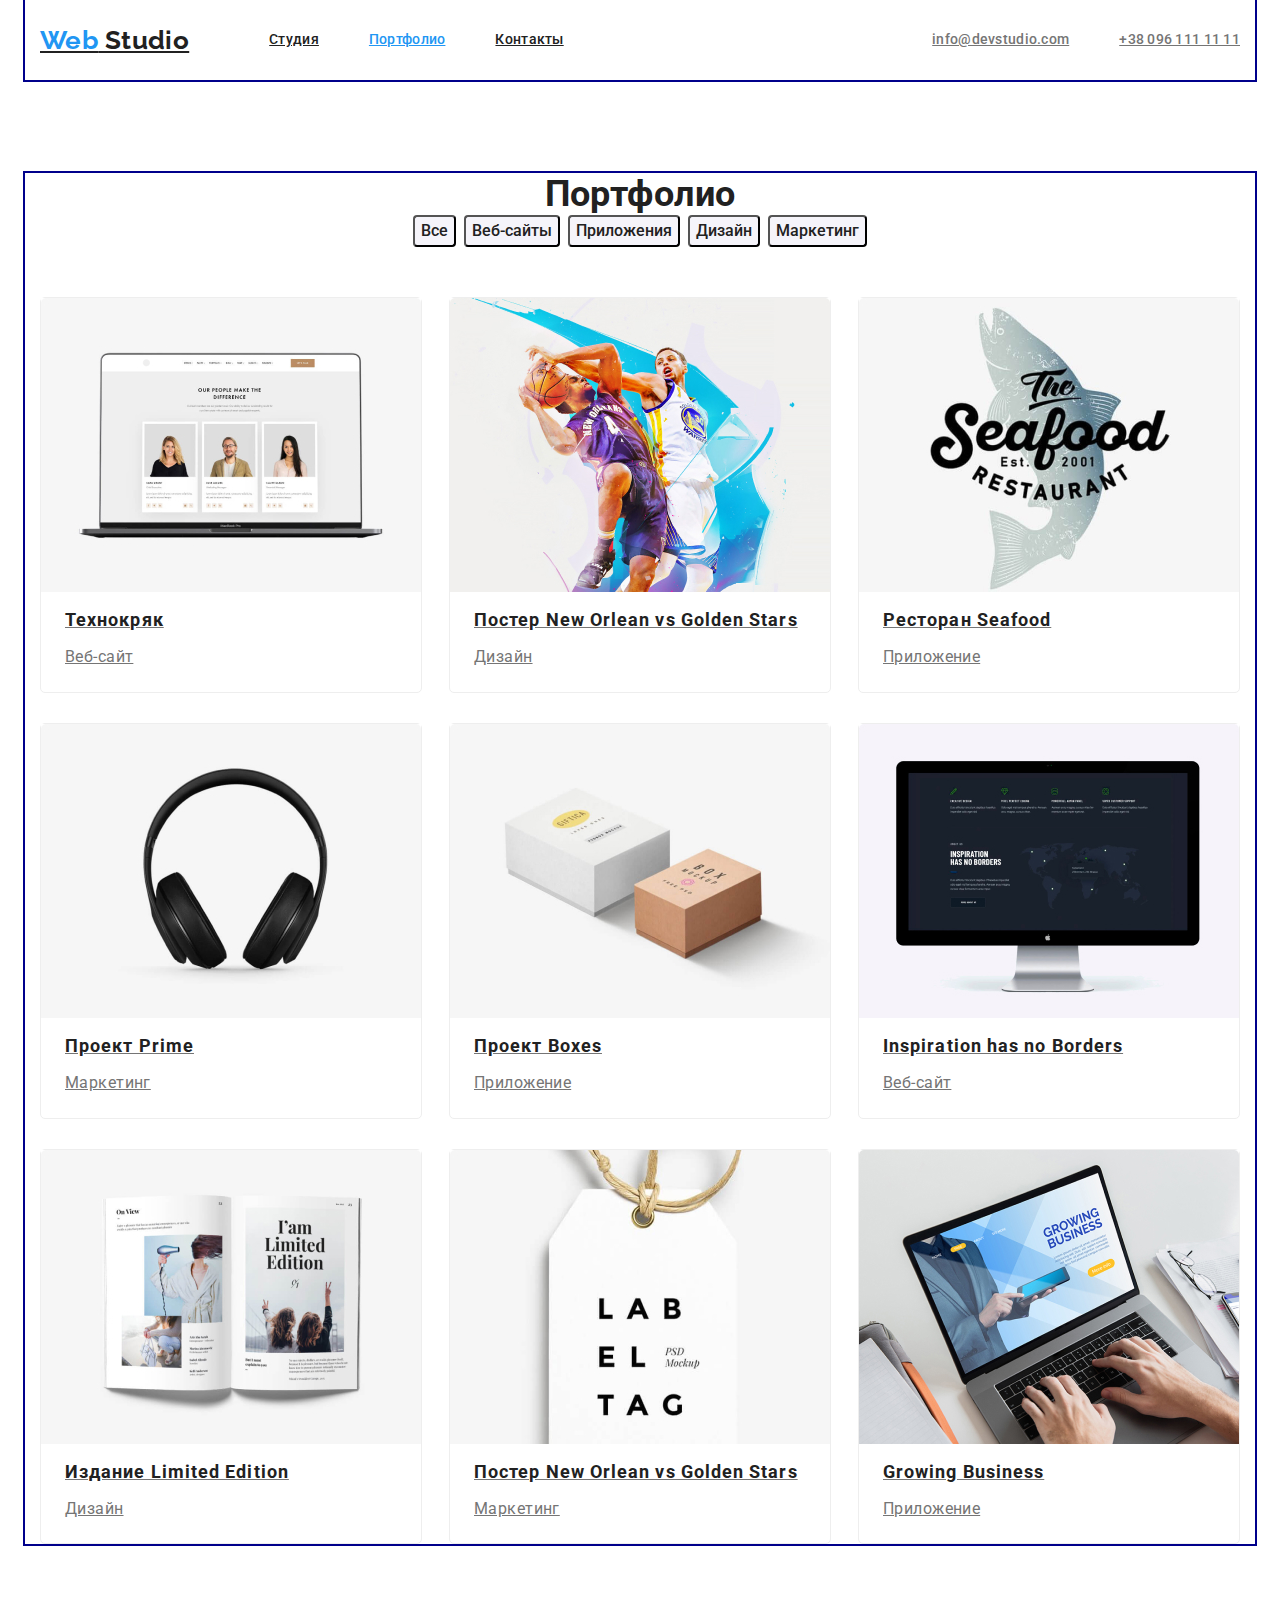
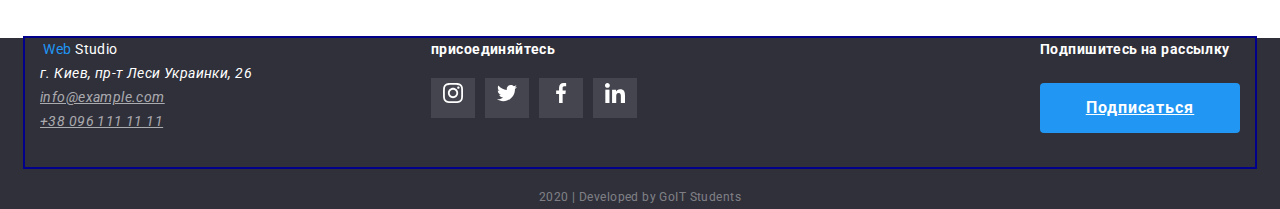
==== commit 6cc250cd: "Откорректирован Футер" ====
--- a/portfolio.html
+++ b/portfolio.html
@@ -185,46 +185,46 @@
       </section>
     </main>
     <!-- Футер -->
-    <footer class="footer">
-      <div class="container footer-container">
-        <!-- Контакты компании -->
-        <div class="address">
-          <a href="./index.html" class="logo"></a>
-          <span class="logo-blue">Web</span> Studio
-          </a>
-          <address>
-            <span class="physical-adress">г. Киев, пр-т Леси Украинки, 26 <br></span>
-            <a href="mailto:info@example.com" class="link">info@example.com <br></a>
-            <a href="tel:+380961111111" class="link">+38 096 111 11 11</a>
-          </address>
-        </div>
-        <!-- Соцсети компании -->
-        <div class="company-social">
-          <p class="appeal"><strong>присоединяйтесь</strong></p>
-          <ul class="list-socials">
-            <li>
-              <a href="" class="socials"><img src="./images/instagram2.svg" alt="Ссылка на Instagram" /></a>
-            </li>
-            <li>
-              <a href="" class="socials"><img src="./images/twitter2.svg" alt="Ссылка на Twitter" /></a>
-            </li>
-            <li>
-              <a href="" class="socials"><img src="./images/facebook2.svg" alt="Ссылка на Facebook" /></a>
-            </li>
-            <li>
-              <a href="" class="socials"><img src="./images/linkedin2.svg" alt="Ссылка на LinkedIn" /></a>
-            </li>
-          </ul>
-        </div>
-        <!-- подписка -->
-        <div class="subscription">
-          <p class="appeal">
-            <strong>Подпишитесь на рассылку</strong>
-          </p>
-          <a href="" class="button">Подписаться</a>
-        </div>
-      </div>
-      <p class="copyright">2020 | Developed by GoIT Students</p>
-    </footer>
+  <footer class="footer">
+    <div class="container footer-container">
+      <!-- Контакты компании -->
+      <div class="address">
+        <a href="./index.html" class="logo"></a>
+        <span class="logo-blue">Web</span> Studio
+        </a>
+        <address>
+          <span class="physical-adress">г. Киев, пр-т Леси Украинки, 26 <br></span>
+          <a href="mailto:info@example.com" class="link">info@example.com <br></a>
+          <a href="tel:+380961111111" class="link">+38 096 111 11 11</a>
+        </address>
+      </div>
+      <!-- Соцсети компании -->
+      <div class="company-social">
+        <p class="appeal"><strong>присоединяйтесь</strong></p>
+        <ul class="list-socials">
+          <li class="item">
+            <a href="" class="socials"><img src="./images/instagram2.svg" alt="Ссылка на Instagram" /></a>
+          </li>
+          <li class="item">
+            <a href="" class="socials"><img src="./images/twitter2.svg" alt="Ссылка на Twitter" /></a>
+          </li>
+          <li class="item">
+            <a href="" class="socials"><img src="./images/facebook2.svg" alt="Ссылка на Facebook" /></a>
+          </li>
+          <li class="item">
+            <a href="" class="socials"><img src="./images/linkedin2.svg" alt="Ссылка на LinkedIn" /></a>
+          </li>
+        </ul>
+      </div>
+      <!-- подписка -->
+      <div class="subscription">
+        <p class="appeal">
+          <strong>Подпишитесь на рассылку</strong>
+        </p>
+        <a href="" class="button">Подписаться</a>
+      </div>
+    </div>
+    <p class="copyright">2020 | Developed by GoIT Students</p>
+  </footer>
   </body>
 </html>
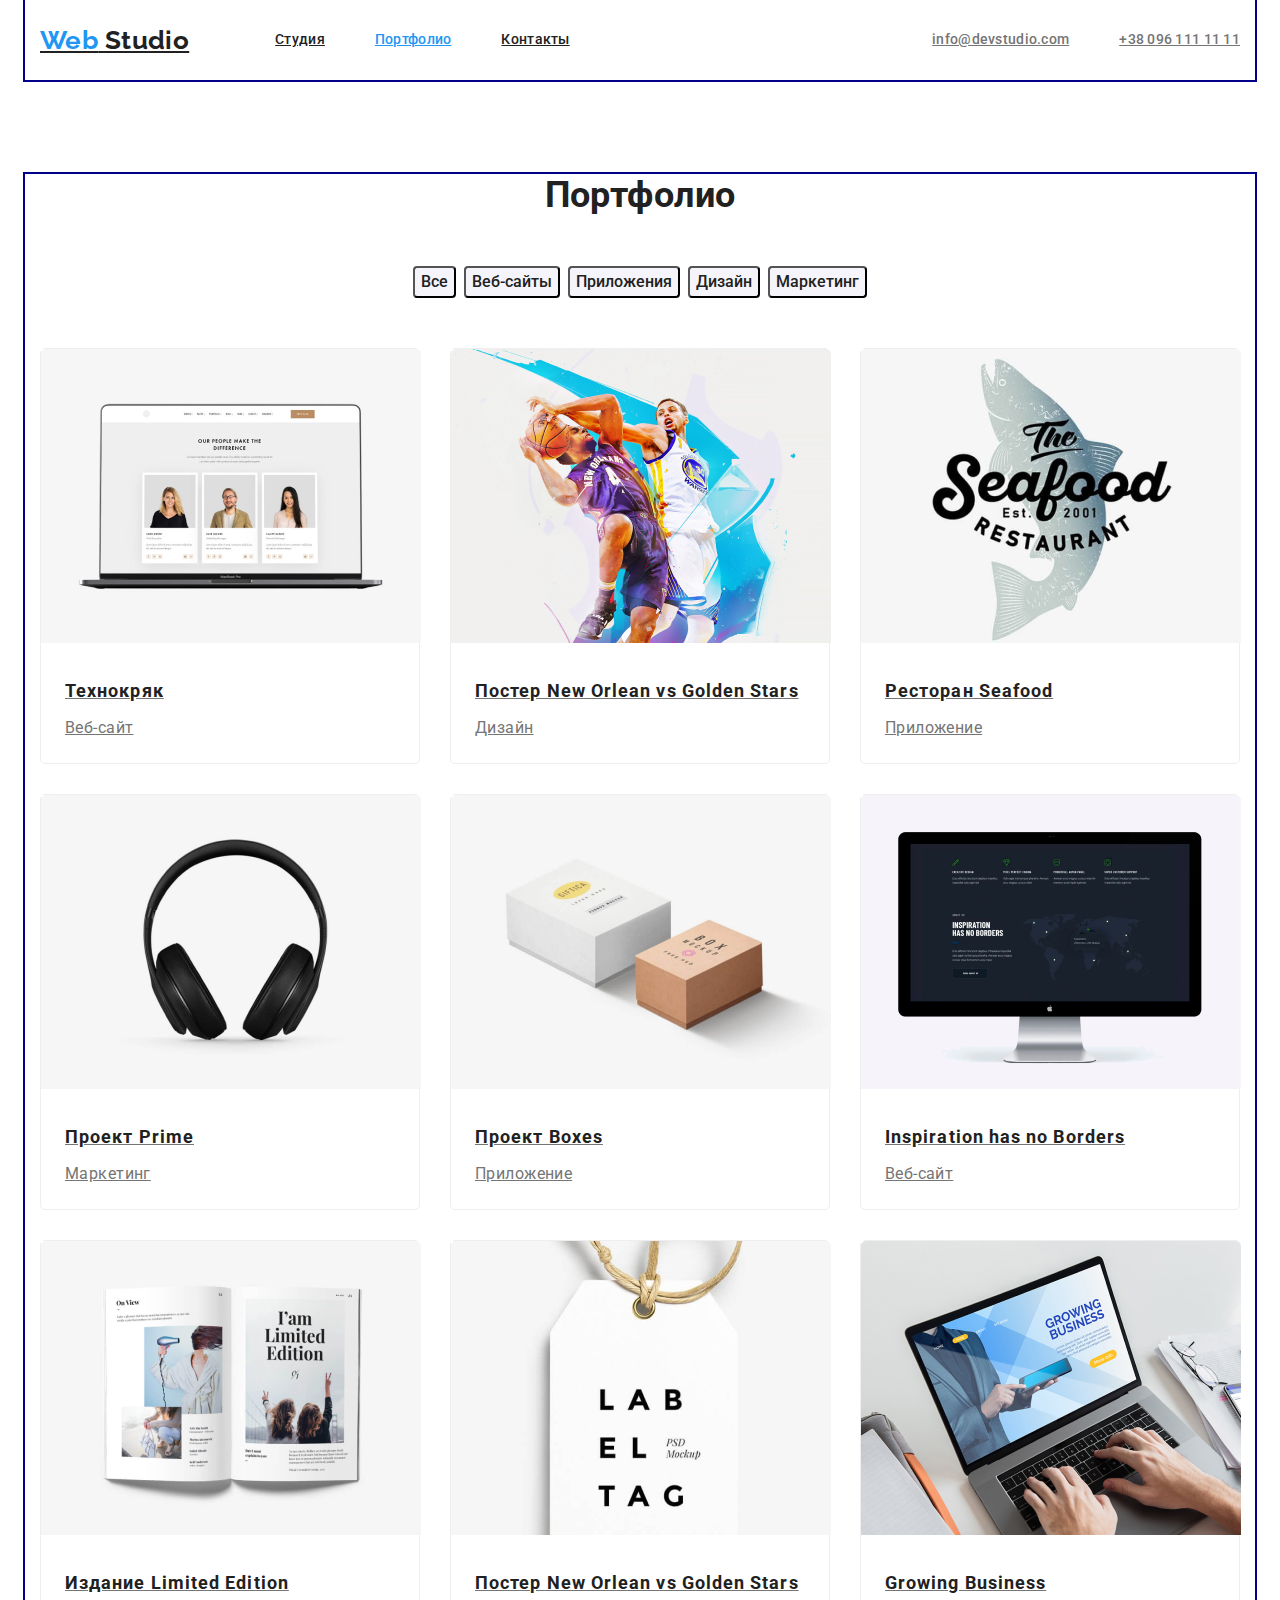
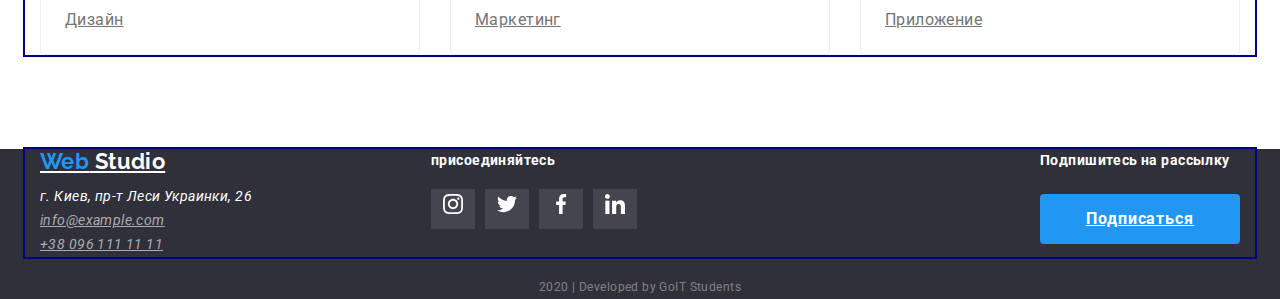
==== commit 7459d2cf: "Внесены правки" ====
--- a/portfolio.html
+++ b/portfolio.html
@@ -1,16 +1,19 @@
 <!DOCTYPE html>
 <html lang="ru">
-
-<head>
-  <meta charset="UTF-8" />
-  <meta name="viewport" content="width=device-width, initial-scale=1.0" />
-  <title>Студия</title>
-  <link href="https://fonts.googleapis.com/css2?family=Raleway:wght@700&family=Roboto:wght@400;500;700;900&display=swap"
-    rel="stylesheet" />
-  <link rel="stylesheet"
-    href="https://cdnjs.cloudflare.com/ajax/libs/modern-normalize/0.6.0/modern-normalize.min.css" />
-  <link rel="stylesheet" href="./css/style.css" />
-</head>
+  <head>
+    <meta charset="UTF-8" />
+    <meta name="viewport" content="width=device-width, initial-scale=1.0" />
+    <title>Студия</title>
+    <link
+      href="https://fonts.googleapis.com/css2?family=Raleway:wght@700&family=Roboto:wght@400;500;700;900&display=swap"
+      rel="stylesheet"
+    />
+    <link
+      rel="stylesheet"
+      href="https://cdnjs.cloudflare.com/ajax/libs/modern-normalize/0.6.0/modern-normalize.min.css"
+    />
+    <link rel="stylesheet" href="./css/style.css" />
+  </head>
   <body>
     <!-- шапка страницы -->
     <header>
@@ -71,7 +74,11 @@
           <ul class="work-examples">
             <li class="item">
               <a href="" class="project">
-                <img src="./images/Tehnokryak.jpg" alt="Ноутбук" />
+                <img
+                  src="./images/Tehnokryak.jpg"
+                  alt="Ноутбук"
+                  class="project-image"
+                />
                 <h2 class="project-title">Технокряк</h2>
                 <p class="project-type">Веб-сайт</p>
                 <!-- <p class="text">
@@ -83,7 +90,11 @@
             </li>
             <li class="item">
               <a href="" class="project">
-                <img src="./images/Poster.jpg" alt="Баскетболисты" />
+                <img
+                  src="./images/Poster.jpg"
+                  alt="Баскетболисты"
+                  class="project-image"
+                />
                 <h2 class="project-title">Постер New Orlean vs Golden Stars</h2>
                 <p class="project-type">Дизайн</p>
                 <!-- <p class="text">
@@ -95,7 +106,11 @@
             </li>
             <li class="item">
               <a href="" class="project">
-                <img src="./images/Seafood.jpg" alt="Рыба" />
+                <img
+                  src="./images/Seafood.jpg"
+                  alt="Рыба"
+                  class="project-image"
+                />
                 <h2 class="project-title">Ресторан Seafood</h2>
                 <p class="project-type">Приложение</p>
                 <!-- <p class="text">
@@ -107,7 +122,11 @@
             </li>
             <li class="item">
               <a href="" class="project">
-                <img src="./images/Prime.jpg" alt="Наушники" />
+                <img
+                  src="./images/Prime.jpg"
+                  alt="Наушники"
+                  class="project-image"
+                />
                 <h2 class="project-title">Проект Prime</h2>
                 <p class="project-type">Маркетинг</p>
                 <!-- <p class="text">
@@ -119,7 +138,11 @@
             </li>
             <li class="item">
               <a href="" class="project">
-                <img src="./images/Boxes.jpg" alt="Коробки" />
+                <img
+                  src="./images/Boxes.jpg"
+                  alt="Коробки"
+                  class="project-image"
+                />
                 <h2 class="project-title">Проект Boxes</h2>
                 <p class="project-type">Приложение</p>
                 <!-- <p class="text">
@@ -131,7 +154,11 @@
             </li>
             <li class="item">
               <a href="" class="project">
-                <img src="./images/Inspiration.jpg" alt="Монитор" />
+                <img
+                  src="./images/Inspiration.jpg"
+                  alt="Монитор"
+                  class="project-image"
+                />
                 <h2 class="project-title">Inspiration has no Borders</h2>
                 <p class="project-type">Веб-сайт</p>
                 <!-- <p class="text">
@@ -143,7 +170,11 @@
             </li>
             <li class="item">
               <a href="" class="project">
-                <img src="./images/LimitedEdition.jpg" alt="Книга" />
+                <img
+                  src="./images/LimitedEdition.jpg"
+                  alt="Книга"
+                  class="project-image"
+                />
                 <h2 class="project-title">Издание Limited Edition</h2>
                 <p class="project-type">Дизайн</p>
                 <!-- <p class="text">
@@ -155,7 +186,11 @@
             </li>
             <li class="item">
               <a href="" class="project">
-                <img src="./images/LAB.jpg" alt="<Бирка>" />
+                <img
+                  src="./images/LAB.jpg"
+                  alt="<Бирка>"
+                  class="project-image"
+                />
                 <h2 class="project-title">Постер New Orlean vs Golden Stars</h2>
                 <p class="project-type">Маркетинг</p>
                 <!-- <p class="text">
@@ -170,6 +205,7 @@
                 <img
                   src="./images/GrowingBusiness.jpg"
                   alt="Печатает на ноутбуке"
+                  class="project-image"
                 />
                 <h2 class="project-title">Growing Business</h2>
                 <p class="project-type">Приложение</p>
@@ -185,46 +221,58 @@
       </section>
     </main>
     <!-- Футер -->
-  <footer class="footer">
-    <div class="container footer-container">
-      <!-- Контакты компании -->
-      <div class="address">
-        <a href="./index.html" class="logo"></a>
-        <span class="logo-blue">Web</span> Studio
-        </a>
-        <address>
-          <span class="physical-adress">г. Киев, пр-т Леси Украинки, 26 <br></span>
-          <a href="mailto:info@example.com" class="link">info@example.com <br></a>
-          <a href="tel:+380961111111" class="link">+38 096 111 11 11</a>
-        </address>
+    <footer class="footer">
+      <div class="container footer-container">
+        <!-- Контакты компании -->
+        <div class="address">
+          <a href="./index.html" class="logo">
+            <span class="logo-blue">Web</span> Studio
+          </a>
+          <address>
+            <span class="physical-adress"
+              >г. Киев, пр-т Леси Украинки, 26 <br
+            /></span>
+            <a href="mailto:info@example.com" class="link"
+              >info@example.com <br
+            /></a>
+            <a href="tel:+380961111111" class="link">+38 096 111 11 11</a>
+          </address>
+        </div>
+        <!-- Соцсети компании -->
+        <div class="company-social">
+          <p class="appeal"><strong>присоединяйтесь</strong></p>
+          <ul class="list-socials">
+            <li class="item">
+              <a href="" class="socials"
+                ><img src="./images/instagram2.svg" alt="Ссылка на Instagram"
+              /></a>
+            </li>
+            <li class="item">
+              <a href="" class="socials"
+                ><img src="./images/twitter2.svg" alt="Ссылка на Twitter"
+              /></a>
+            </li>
+            <li class="item">
+              <a href="" class="socials"
+                ><img src="./images/facebook2.svg" alt="Ссылка на Facebook"
+              /></a>
+            </li>
+            <li class="item">
+              <a href="" class="socials"
+                ><img src="./images/linkedin2.svg" alt="Ссылка на LinkedIn"
+              /></a>
+            </li>
+          </ul>
+        </div>
+        <!-- подписка -->
+        <div class="subscription">
+          <p class="appeal">
+            <strong>Подпишитесь на рассылку</strong>
+          </p>
+          <a href="" class="button">Подписаться</a>
+        </div>
       </div>
-      <!-- Соцсети компании -->
-      <div class="company-social">
-        <p class="appeal"><strong>присоединяйтесь</strong></p>
-        <ul class="list-socials">
-          <li class="item">
-            <a href="" class="socials"><img src="./images/instagram2.svg" alt="Ссылка на Instagram" /></a>
-          </li>
-          <li class="item">
-            <a href="" class="socials"><img src="./images/twitter2.svg" alt="Ссылка на Twitter" /></a>
-          </li>
-          <li class="item">
-            <a href="" class="socials"><img src="./images/facebook2.svg" alt="Ссылка на Facebook" /></a>
-          </li>
-          <li class="item">
-            <a href="" class="socials"><img src="./images/linkedin2.svg" alt="Ссылка на LinkedIn" /></a>
-          </li>
-        </ul>
-      </div>
-      <!-- подписка -->
-      <div class="subscription">
-        <p class="appeal">
-          <strong>Подпишитесь на рассылку</strong>
-        </p>
-        <a href="" class="button">Подписаться</a>
-      </div>
-    </div>
-    <p class="copyright">2020 | Developed by GoIT Students</p>
-  </footer>
+      <p class="copyright">2020 | Developed by GoIT Students</p>
+    </footer>
   </body>
 </html>
--- a/css/style.css
+++ b/css/style.css
@@ -55,6 +55,8 @@
 
 /* Logo */
 .logo {
+  margin-right: 86px;
+
   color: var(--title-text-color);
   font-family: raleway, cursive;
   font-weight: 700;
@@ -70,7 +72,6 @@
 
 .site-nav {
   display: flex;
-  margin-left: 80px;
 }
 
 .site-nav .item:not(:last-child) {
@@ -130,7 +131,6 @@
 .hero {
   background-color: rgba(47, 48, 58, 0.8);
   text-align: center;
-  margin-bottom: 94px;
 }
 
 .hero-title {
@@ -169,9 +169,15 @@
 }
 
 /* Section */
+
+.section {
+  padding-top: 94px;
+  padding-bottom: 94px;
+}
+
 .section-title {
   margin-top: 0;
-  margin-bottom: 0;
+  margin-bottom: 50px;
   color: var(--title-text-color);
 
   font-weight: 700;
@@ -185,7 +191,6 @@
 .advantages {
   display: flex;
   justify-content: space-between;
-  margin-bottom: 94px;
 }
 
 .advantages .item {
@@ -219,17 +224,13 @@
 
 /* Services */
 
-.services {
-  margin-bottom: 94px;
-}
-
-.services .section-title {
-  margin-bottom: 50px;
-}
-
 .services .list {
   display: flex;
   justify-content: space-between;
+}
+
+.services .link {
+  display: inline-block;
 }
 
 .services-name {
@@ -245,17 +246,28 @@
 /* Team */
 
 .our-team {
-  margin-bottom: 94px;
   background-color: var(--secondary-bg-color);
 }
 
-.our-team .section-title {
-  margin-bottom: 50px;
-}
-
 .team {
   display: flex;
   justify-content: space-between;
+}
+
+.team .item {
+  border-radius: 4px;
+  padding-bottom: 24px;
+
+  background-color: var(--primary-white-color);
+}
+
+.team .section-title {
+  margin-bottom: 10px;
+
+  font-weight: 500;
+  font-size: 16px;
+  line-height: 1.19;
+  text-align: center;
 }
 
 .socials {
@@ -266,23 +278,6 @@
 .list-socials {
   display: flex;
   justify-content: space-evenly;
-  margin-bottom: 24px;
-  
-}
-
-.team .item {
-  border-radius: 4px;
-
-  background-color: var(--primary-white-color);
-}
-
-.team .section-title {
-  margin-bottom: 10px;
-
-  font-weight: 500;
-  font-size: 16px;
-  line-height: 1.19;
-  text-align: center;
 }
 
 .photo-employee {
@@ -297,15 +292,11 @@
   text-align: center;
 }
 
-
-
 /* Clients */
 
 .clients {
   display: flex;
   justify-content: space-between;
-  margin-top: 50px;
-  margin-bottom: 94px;
 }
 
 .clients .link {
@@ -363,10 +354,6 @@
   margin-bottom: 21px;
 }
 
-.company-social .list-socials {
-  margin-bottom: 56px;
-}
-
 .company-social .socials {
   background-color: rgba(255, 255, 255, 0.1);
 }
@@ -409,11 +396,6 @@
 
 /* Portfolio.html */
 
-.portfolio {
-  margin-top: 93px;
-  margin-bottom: 94px;
-}
-
 /* Filters */
 
 .filters {
@@ -444,19 +426,21 @@
   color: var(--primary-white-color);
 }
 
+/* Work Examples */
+
 .work-examples {
   display: flex;
   flex-wrap: wrap;
-  justify-content: space-between;
 }
 
 .work-examples .item {
   border: 1px solid #eeeeee;
   border-radius: 5px;
 
-  width: calc((100% - 60px) / 3)
+  width: calc((100% - 60px) / 3);
+  margin-bottom: 30px;
   margin-right: 30px;
-  margin-bottom: 30px;
+  padding-bottom: 20px;
 }
 
 .work-examples .item:nth-child(3n) {
@@ -467,17 +451,14 @@
   margin-bottom: 0px;
 }
 
-/* Work Examples */
 .project {
-  margin-bottom: 20px;
-
   color: var(--primary-text-color);
   font-size: 16px;
   line-height: 1.87;
 }
 
 .project-title {
-  margin-top: 0px;
+  margin-top: 20px;
   margin-bottom: 4px;
   margin-left: 24px;
   margin-right: 24px;
@@ -490,7 +471,6 @@
 }
 
 .project-type {
-  margin-bottom: 20px;
   margin-left: 24px;
   margin-right: 24px;
 }
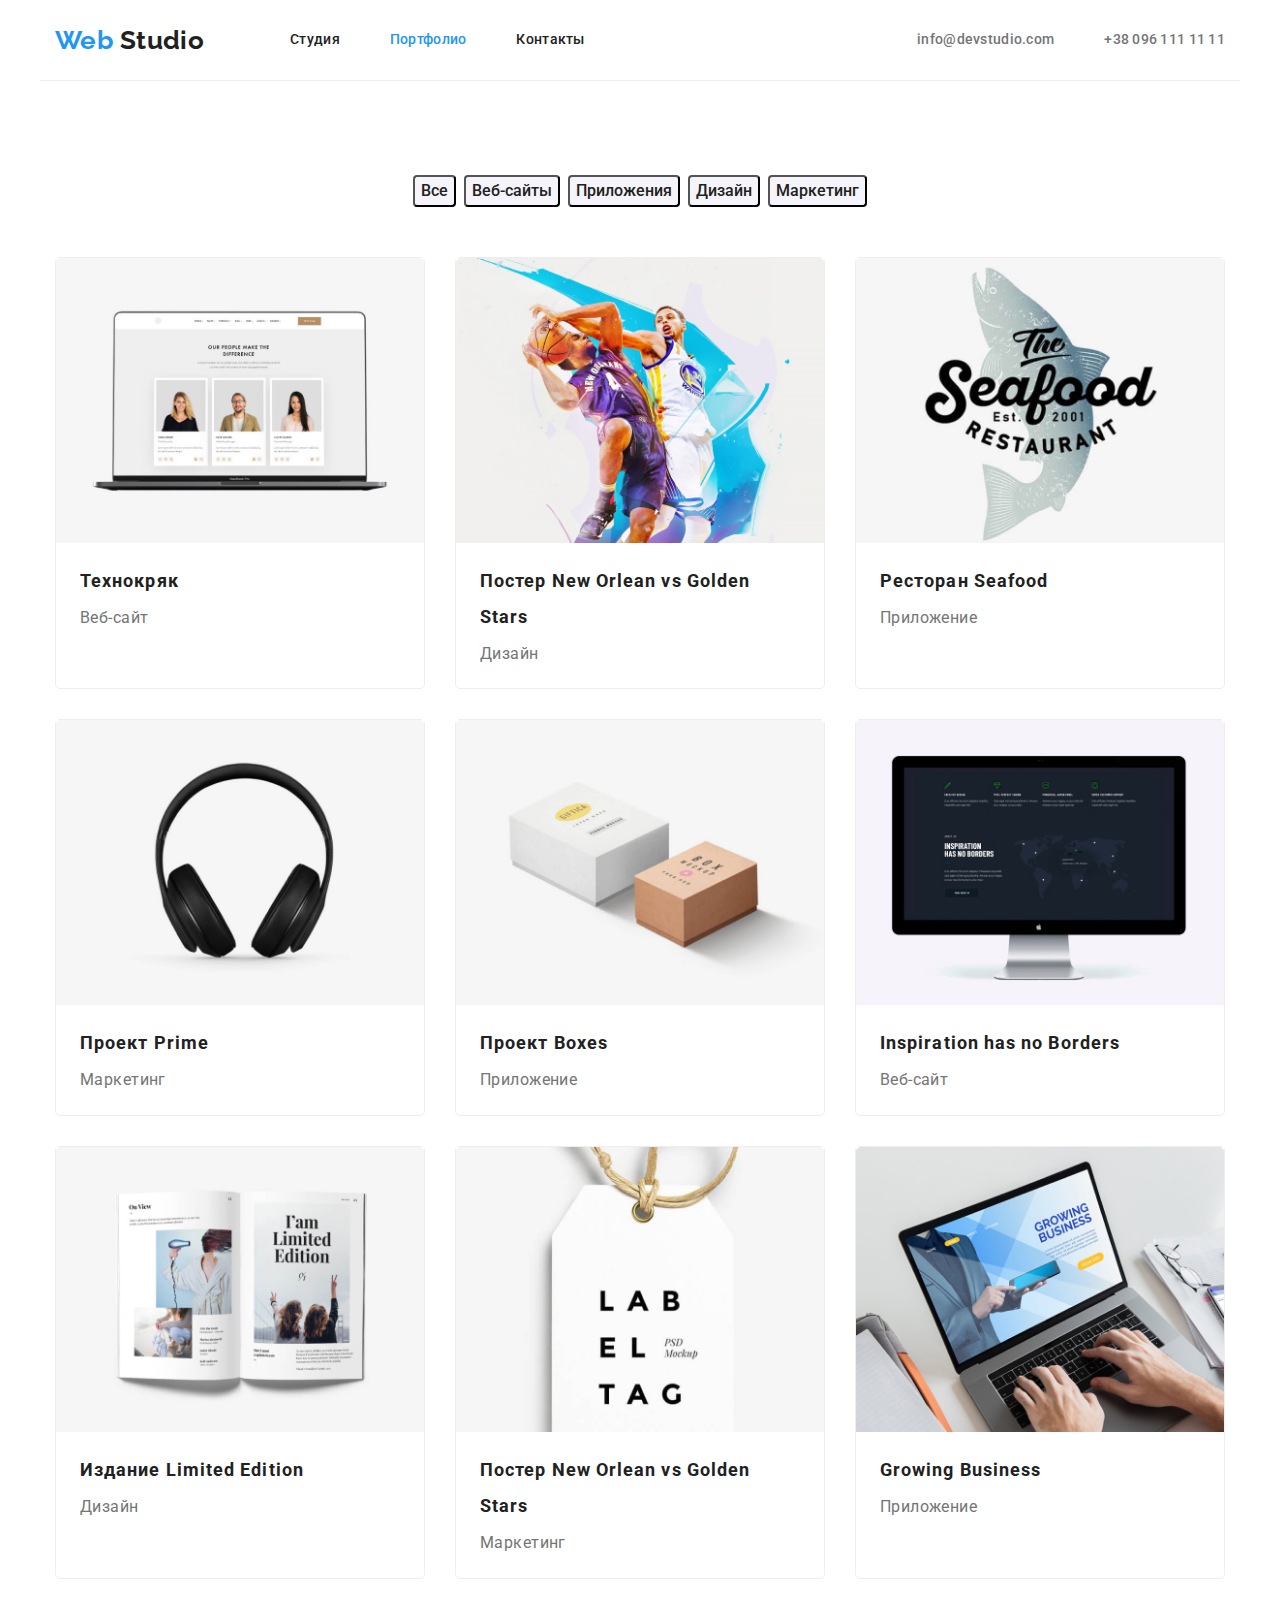
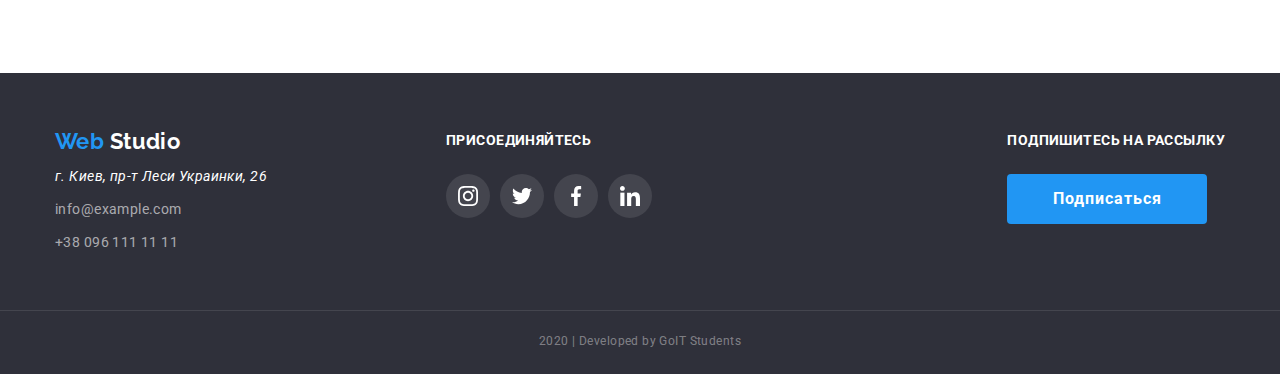
==== commit ae35376b: "Внесены правки по замечаниям ментора" ====
--- a/portfolio.html
+++ b/portfolio.html
@@ -49,7 +49,7 @@
       <!-- Портфолио -->
       <section class="section">
         <div class="container portfolio">
-          <h1 class="section-title">Портфолио</h1>
+          <h1 class="section-title is-hidden">Портфолио</h1>
 
           <!-- Фильтры -->
           <ul class="filters">
@@ -73,7 +73,7 @@
           <!-- Примеры работ -->
           <ul class="work-examples">
             <li class="item">
-              <a href="" class="project">
+              <a href="" class="project link">
                 <img
                   src="./images/Tehnokryak.jpg"
                   alt="Ноутбук"
@@ -89,7 +89,7 @@
               </a>
             </li>
             <li class="item">
-              <a href="" class="project">
+              <a href="" class="project link">
                 <img
                   src="./images/Poster.jpg"
                   alt="Баскетболисты"
@@ -105,7 +105,7 @@
               </a>
             </li>
             <li class="item">
-              <a href="" class="project">
+              <a href="" class="project link">
                 <img
                   src="./images/Seafood.jpg"
                   alt="Рыба"
@@ -121,7 +121,7 @@
               </a>
             </li>
             <li class="item">
-              <a href="" class="project">
+              <a href="" class="project link">
                 <img
                   src="./images/Prime.jpg"
                   alt="Наушники"
@@ -137,7 +137,7 @@
               </a>
             </li>
             <li class="item">
-              <a href="" class="project">
+              <a href="" class="project link">
                 <img
                   src="./images/Boxes.jpg"
                   alt="Коробки"
@@ -153,7 +153,7 @@
               </a>
             </li>
             <li class="item">
-              <a href="" class="project">
+              <a href="" class="project link">
                 <img
                   src="./images/Inspiration.jpg"
                   alt="Монитор"
@@ -169,7 +169,7 @@
               </a>
             </li>
             <li class="item">
-              <a href="" class="project">
+              <a href="" class="project link">
                 <img
                   src="./images/LimitedEdition.jpg"
                   alt="Книга"
@@ -185,7 +185,7 @@
               </a>
             </li>
             <li class="item">
-              <a href="" class="project">
+              <a href="" class="project link">
                 <img
                   src="./images/LAB.jpg"
                   alt="<Бирка>"
@@ -201,7 +201,7 @@
               </a>
             </li>
             <li class="item">
-              <a href="" class="project">
+              <a href="" class="project link">
                 <img
                   src="./images/GrowingBusiness.jpg"
                   alt="Печатает на ноутбуке"
@@ -230,35 +230,33 @@
           </a>
           <address>
             <span class="physical-adress"
-              >г. Киев, пр-т Леси Украинки, 26 <br
-            /></span>
-            <a href="mailto:info@example.com" class="link"
-              >info@example.com <br
-            /></a>
+              >г. Киев, пр-т Леси Украинки, 26
+            </span>
+            <a href="mailto:info@example.com" class="link">info@example.com </a>
             <a href="tel:+380961111111" class="link">+38 096 111 11 11</a>
           </address>
         </div>
         <!-- Соцсети компании -->
         <div class="company-social">
-          <p class="appeal"><strong>присоединяйтесь</strong></p>
+          <p class="appeal"><b>присоединяйтесь</b></p>
           <ul class="list-socials">
             <li class="item">
-              <a href="" class="socials"
+              <a href="" class="socials link"
                 ><img src="./images/instagram2.svg" alt="Ссылка на Instagram"
               /></a>
             </li>
             <li class="item">
-              <a href="" class="socials"
+              <a href="" class="socials link"
                 ><img src="./images/twitter2.svg" alt="Ссылка на Twitter"
               /></a>
             </li>
             <li class="item">
-              <a href="" class="socials"
+              <a href="" class="socials link"
                 ><img src="./images/facebook2.svg" alt="Ссылка на Facebook"
               /></a>
             </li>
             <li class="item">
-              <a href="" class="socials"
+              <a href="" class="socials link"
                 ><img src="./images/linkedin2.svg" alt="Ссылка на LinkedIn"
               /></a>
             </li>
@@ -267,9 +265,9 @@
         <!-- подписка -->
         <div class="subscription">
           <p class="appeal">
-            <strong>Подпишитесь на рассылку</strong>
+            <b>Подпишитесь на рассылку</b>
           </p>
-          <a href="" class="button">Подписаться</a>
+          <a href="" class="button link">Подписаться</a>
         </div>
       </div>
       <p class="copyright">2020 | Developed by GoIT Students</p>
--- a/css/style.css
+++ b/css/style.css
@@ -29,10 +29,16 @@
 .container {
   margin-left: auto;
   margin-right: auto;
-  width: 1230px;
+  width: 1200px;
   padding-left: 15px;
   padding-right: 15px;
-  outline: 2px solid darkblue;
+  /* outline: 2px solid darkblue; */
+}
+
+img {
+  display: block;
+  max-width: 100%;
+  height: auto;
 }
 
 ul {
@@ -46,11 +52,19 @@
   margin-bottom: 0;
 }
 
+a {
+  display: block;
+  font-style: normal;
+  text-decoration: none;
+}
+
 /* Header */
 
 .main-nav {
   display: flex;
   align-items: center;
+
+  border-bottom: 1px solid #ececec;
 }
 
 /* Logo */
@@ -79,7 +93,6 @@
 }
 
 .site-nav .link {
-  display: block;
   padding-top: 32px;
   padding-bottom: 32px;
 
@@ -111,7 +124,6 @@
 }
 
 .contacts-nav .link {
-  display: block;
   padding-top: 32px;
   padding-bottom: 32px;
 
@@ -129,21 +141,23 @@
 
 /* Hero */
 .hero {
+  padding-bottom: 200px;
+  padding-top: 200px;
   background-color: rgba(47, 48, 58, 0.8);
   text-align: center;
 }
 
 .hero-title {
   margin-top: 0;
-  margin-bottom: 0;
+  margin-bottom: 38px;
+  min-width: 646px;
 
   color: var(--primary-white-color);
   font-weight: 900;
   font-size: 44px;
   line-height: 1.36;
   letter-spacing: 0.06em;
-
-  margin-bottom: 46px;
+  text-transform: uppercase;
 }
 
 /* Button */
@@ -168,6 +182,11 @@
   letter-spacing: 0.06em;
 }
 
+.hero .button:hover,
+.hero .button:focus {
+  background-color: blue;
+}
+
 /* Section */
 
 .section {
@@ -188,13 +207,20 @@
 
 /* Advantages */
 
+.is-hidden {
+  display: none;
+}
+
 .advantages {
   display: flex;
-  justify-content: space-between;
 }
 
 .advantages .item {
-  width: 277.77px;
+  width: calc((100% - 3 * 30px) / 4);
+}
+
+.advantages .item + .item {
+  margin-left: 30px;
 }
 
 .advantages .link:hover,
@@ -203,10 +229,9 @@
 }
 
 .advantages .link {
-  display: inline-block;
   border-radius: 4px;
-  padding: 25px 103.91px;
-  min-width: 277.77px;
+  padding: 25px 100px;
+  min-width: 270px;
   margin-bottom: 30px;
 
   background-color: var(--secondary-bg-color);
@@ -224,15 +249,29 @@
 
 /* Services */
 
+.services {
+  border-top-width: 1px;
+  border-top-style: solid;
+  border-top-color: #ececec;
+}
+
 .services .list {
   display: flex;
-  justify-content: space-between;
+}
+
+.services .item + .item {
+  margin-left: 30px;
 }
 
 .services .link {
   display: inline-block;
 }
 
+.services .link:hover,
+.services .link:focus {
+  border: solid;
+}
+
 .services-name {
   background-color: rgba(47, 48, 58, 0.8);
   color: var(--primary-white-color);
@@ -251,14 +290,23 @@
 
 .team {
   display: flex;
-  justify-content: space-between;
-}
-
-.team .item {
+}
+
+.team > .item {
+  width: calc((100% - 3 * 30px) / 4);
   border-radius: 4px;
   padding-bottom: 24px;
 
   background-color: var(--primary-white-color);
+}
+
+.team > .item + .item {
+  margin-left: 30px;
+}
+
+.photo-employee {
+  width: 100%;
+  margin-bottom: 30px;
 }
 
 .team .section-title {
@@ -271,17 +319,19 @@
 }
 
 .socials {
+  border-radius: 22px;
   padding: 12px;
   background-color: var(--primary-white-color);
 }
 
+.socials:hover,
+.socials:focus {
+  background-color: var(--accent-color);
+}
+
 .list-socials {
   display: flex;
   justify-content: space-evenly;
-}
-
-.photo-employee {
-  margin-bottom: 30px;
 }
 
 .position {
@@ -296,17 +346,45 @@
 
 .clients {
   display: flex;
-  justify-content: space-between;
+}
+
+.clients .item {
+  width: calc((100%-5 * 30px) / 6);
+}
+
+.clients .item + .item {
+  margin-left: 30px;
 }
 
 .clients .link {
-  display: inline-block;
   border: 1px solid #afb1b8;
   border-radius: 4px;
-  min-width: 175px;
+  min-width: 170px;
   min-height: 90px;
-
-  text-align: center;
+}
+
+.first-client {
+  padding: 20px 61.5px;
+}
+
+.second-client {
+  padding: 18px 64px;
+}
+
+.third-client {
+  padding: 23px 63.5px;
+}
+
+.fourth-client {
+  padding: 23.5px 43px;
+}
+
+.fifth-client {
+  padding: 20.5px 54.5px;
+}
+
+.sixth-client {
+  padding: 21.5px 39.5px;
 }
 
 .clients .link:hover,
@@ -322,6 +400,8 @@
 
 .footer-container {
   display: flex;
+  padding-top: 56px;
+  padding-bottom: 56px;
 }
 
 .footer .logo {
@@ -335,6 +415,7 @@
 }
 
 .physical-adress {
+  display: block;
   margin-bottom: 9px;
 }
 
@@ -346,12 +427,18 @@
   color: rgba(255, 255, 255, 0.6);
 }
 
+.address .link:hover,
+.address .link:focus {
+  color: var(--accent-color);
+}
+
 .company-social {
   margin-left: 179px;
 }
 
 .appeal {
   margin-bottom: 21px;
+  text-transform: uppercase;
 }
 
 .company-social .socials {
@@ -385,8 +472,15 @@
   text-align: center;
 }
 
+.subscription .button:hover,
+.subscription .button:focus {
+  background-color: blue;
+}
+
 .copyright {
-  margin-top: 18px;
+  border-top: 1px solid rgba(255, 255, 255, 0.1);
+  padding-top: 18px;
+  padding-bottom: 21px;
 
   color: rgba(255, 255, 255, 0.4);
   font-size: 12px;
@@ -437,7 +531,7 @@
   border: 1px solid #eeeeee;
   border-radius: 5px;
 
-  width: calc((100% - 60px) / 3);
+  width: calc((100% - 2 * 30px) / 3);
   margin-bottom: 30px;
   margin-right: 30px;
   padding-bottom: 20px;
@@ -449,6 +543,11 @@
 
 .work-examples .item:nth-last-child(-n + 3) {
   margin-bottom: 0px;
+}
+
+.work-examples .item:hover,
+.work-examples .item:focus {
+  border: solid;
 }
 
 .project {
